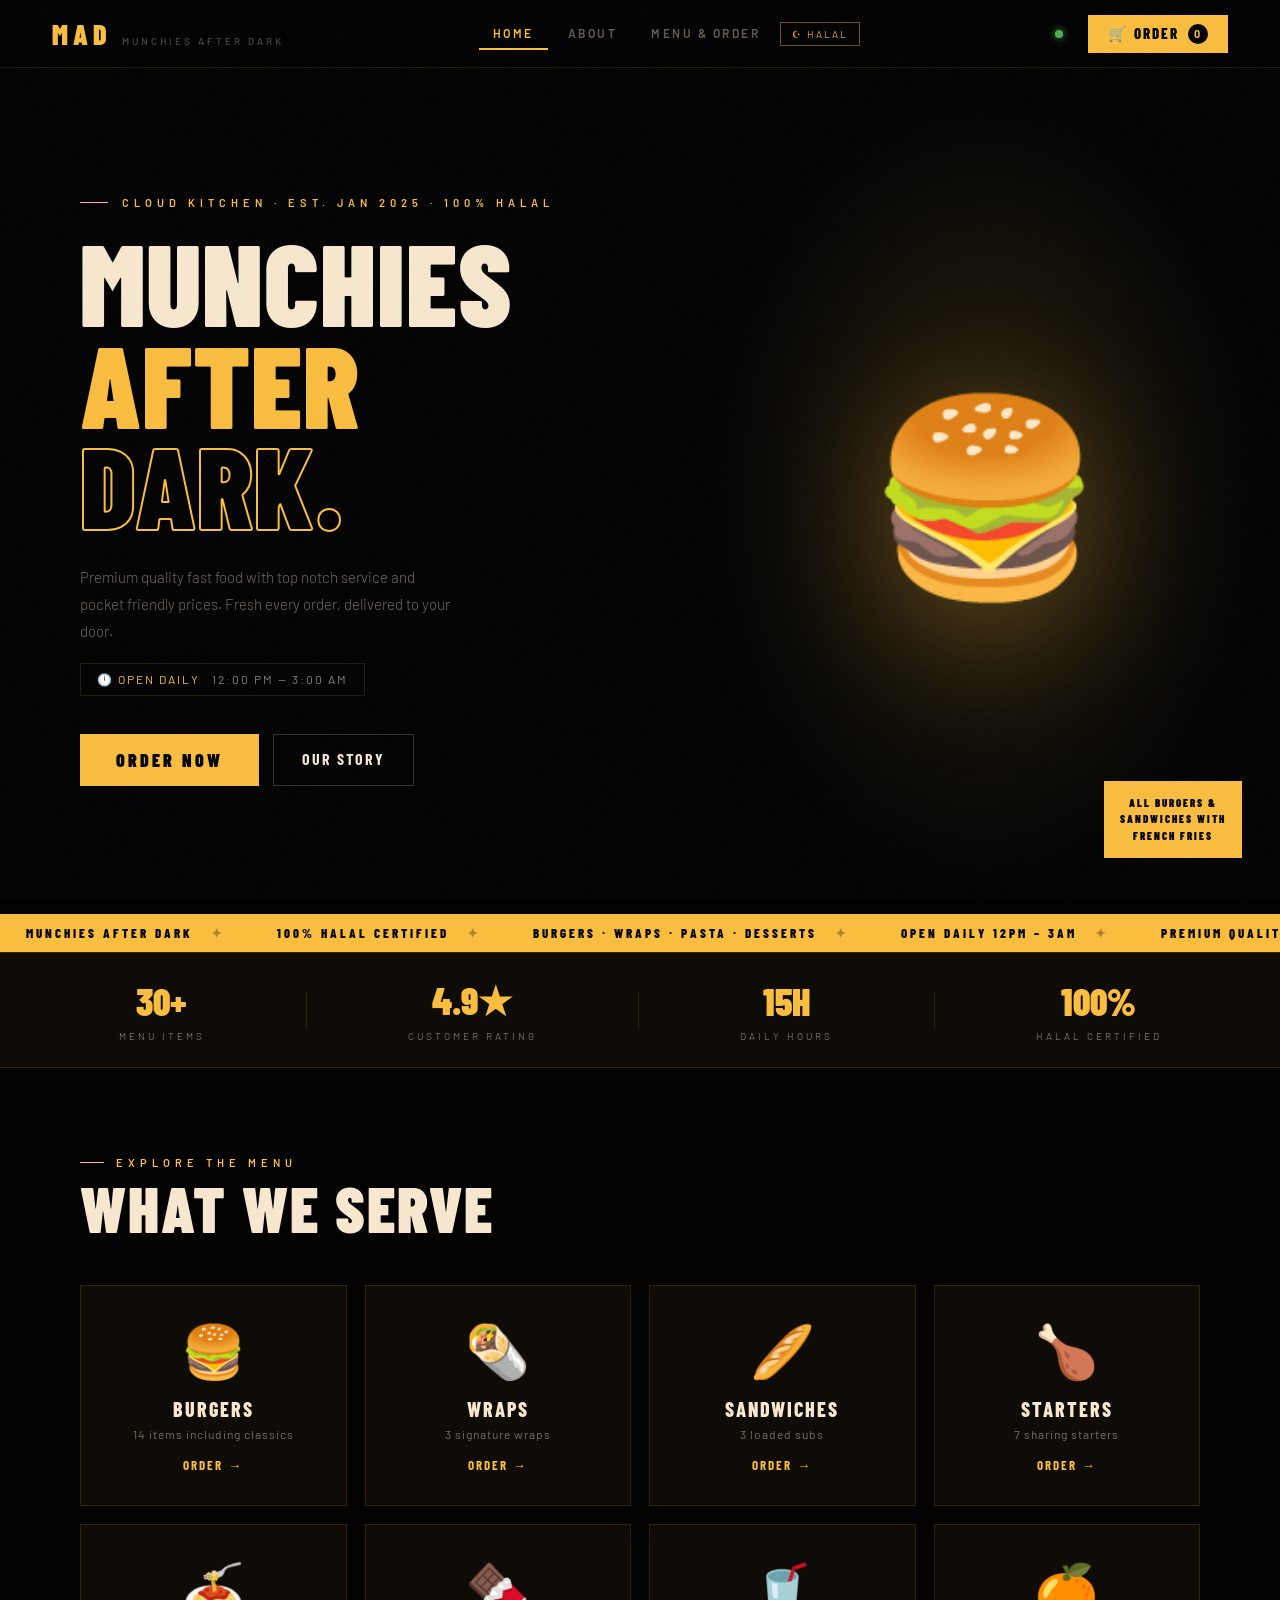
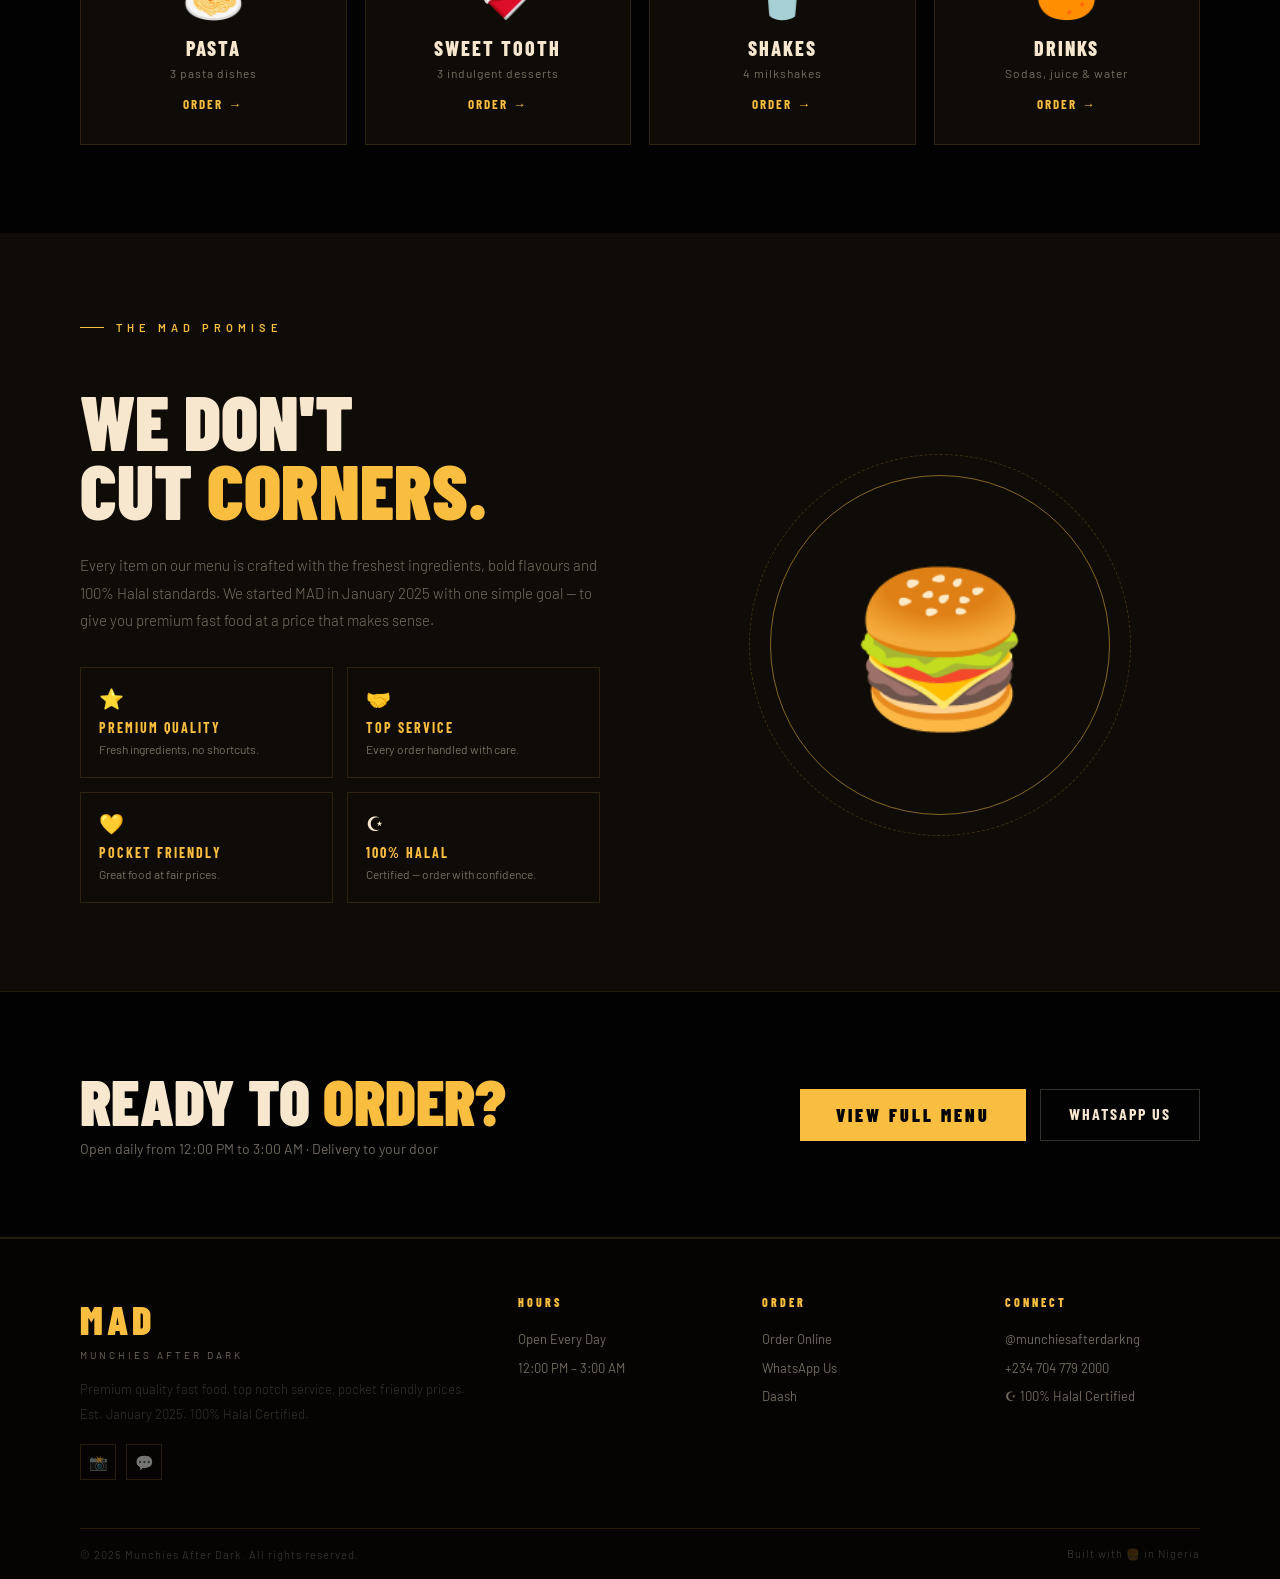
==== index.html @ 764f28d5 "Add files via upload" ====
<!DOCTYPE html>
<html lang="en">
<head>
<meta charset="UTF-8">
<meta name="viewport" content="width=device-width, initial-scale=1.0">
<title>MAD — Munchies After Dark</title>
<meta name="description" content="Premium quality fast food. Top notch service. Pocket friendly prices. Open daily 12PM – 3AM. Order now.">
<link rel="stylesheet" href="style.css">
<script src="https://js.paystack.co/v1/inline.js"></script>
<style>
/* ===== HERO ===== */
.hero {
  min-height: 94vh; display: grid; grid-template-columns: 54% 46%;
  position: relative; overflow: hidden;
}
.hero-l {
  display: flex; flex-direction: column; justify-content: center;
  padding: 80px 60px 80px 80px; position: relative; z-index: 2;
}
.hero-eyebrow {
  font-size: 11px; letter-spacing: 5px; text-transform: uppercase;
  color: var(--gold); font-weight: 600; margin-bottom: 22px;
  display: flex; align-items: center; gap: 14px;
}
.hero-eyebrow::before { content: ''; display: block; width: 28px; height: 1px; background: var(--gold); }
.hero-h1 {
  font-family: 'Barlow Condensed', sans-serif; font-weight: 900;
  font-size: clamp(72px, 9vw, 134px); line-height: .88;
  text-transform: uppercase; letter-spacing: 1px; color: var(--cream); margin-bottom: 28px;
}
.hero-h1 .g  { color: var(--gold); }
.hero-h1 .o  { -webkit-text-stroke: 2px var(--gold); color: transparent; }
.hero-desc   { color: var(--dim); font-size: 15px; line-height: 1.8; max-width: 380px; margin-bottom: 18px; font-weight: 300; }
.hours-chip  {
  display: inline-flex; align-items: center; gap: 8px;
  border: 1px solid var(--border); padding: 8px 16px;
  font-size: 12px; letter-spacing: 2px; text-transform: uppercase;
  color: var(--gold); margin-bottom: 38px; width: fit-content;
}
.hours-chip span { color: var(--cream); opacity: .55; }
.hero-ctas   { display: flex; gap: 14px; flex-wrap: wrap; }
.hero-r {
  position: relative; display: flex; align-items: center; justify-content: center; overflow: hidden;
}
.hero-r::before {
  content: ''; position: absolute; inset: 0;
  background: radial-gradient(ellipse at 50% 50%, rgba(249,189,63,.16) 0%, transparent 66%);
}
.hero-emoji {
  font-size: 190px; position: relative; z-index: 2;
  filter: drop-shadow(0 24px 64px rgba(249,189,63,.28));
  animation: hfloat 5s ease-in-out infinite;
}
@keyframes hfloat { 0%,100%{transform:translateY(0) rotate(-2deg);} 50%{transform:translateY(-20px) rotate(2.5deg);} }
.hero-flag {
  position: absolute; bottom: 56px; right: 38px; z-index: 3;
  background: var(--gold); color: var(--black);
  padding: 14px 16px; text-align: center;
  font-family: 'Barlow Condensed', sans-serif; font-weight: 900;
  font-size: 11px; letter-spacing: 2px; text-transform: uppercase; line-height: 1.5;
}

/* ===== STATS ===== */
.stats {
  background: var(--panel); border-top: 1px solid var(--border); border-bottom: 1px solid var(--border);
  padding: 24px 80px; display: flex; justify-content: space-around; align-items: center; flex-wrap: wrap; gap: 24px;
}
.stat { text-align: center; }
.stat-n { font-family: 'Barlow Condensed', sans-serif; font-weight: 900; font-size: 38px; color: var(--gold); display: block; }
.stat-l { font-size: 10px; letter-spacing: 3px; text-transform: uppercase; color: var(--dim); }
.stat-div { width: 1px; height: 36px; background: var(--border); }

/* ===== CATEGORIES ===== */
.cats-sec { padding: 88px 80px; }
.cats-grid { display: grid; grid-template-columns: repeat(4, 1fr); gap: 18px; margin-top: 48px; }
.cat-card {
  background: var(--panel); border: 1px solid var(--border);
  padding: 32px 24px; text-align: center; position: relative;
  transition: all .25s; overflow: hidden;
}
.cat-card::before {
  content: ''; position: absolute; bottom: 0; left: 0; right: 0; height: 3px;
  background: var(--gold); transform: scaleX(0); transition: transform .25s;
}
.cat-card:hover { border-color: var(--border-hi); transform: translateY(-4px); box-shadow: 0 16px 48px rgba(249,189,63,.1); }
.cat-card:hover::before { transform: scaleX(1); }
.cat-icon { font-size: 52px; display: block; margin-bottom: 14px; transition: transform .3s; }
.cat-card:hover .cat-icon { transform: scale(1.15) rotate(-5deg); }
.cat-name { font-family: 'Barlow Condensed', sans-serif; font-weight: 800; font-size: 20px; letter-spacing: 2px; text-transform: uppercase; color: var(--cream); margin-bottom: 6px; }
.cat-count { font-size: 12px; color: var(--dim); letter-spacing: 1px; }
.cat-link { display: inline-block; margin-top: 16px; font-family: 'Barlow Condensed', sans-serif; font-weight: 700; font-size: 13px; letter-spacing: 2px; text-transform: uppercase; color: var(--gold); transition: opacity .2s; }
.cat-link:hover { opacity: .7; }

/* ===== PROMISE ===== */
.promise-sec { background: var(--panel); padding: 88px 80px; }
.promise-grid { display: grid; grid-template-columns: 1fr 1fr; gap: 80px; align-items: center; margin-top: 52px; }
.promise-text .big-q {
  font-family: 'Barlow Condensed', sans-serif; font-weight: 900;
  font-size: clamp(48px,6vw,88px); line-height: .9;
  text-transform: uppercase; color: var(--cream); margin-bottom: 28px;
}
.promise-text .big-q span { color: var(--gold); }
.promise-body { font-size: 15px; color: var(--dim); line-height: 1.85; font-weight: 300; margin-bottom: 32px; }
.promise-pillars { display: grid; grid-template-columns: 1fr 1fr; gap: 14px; }
.pillar {
  border: 1px solid var(--border); padding: 18px;
  transition: all .2s;
}
.pillar:hover { border-color: var(--border-hi); background: var(--gold-glow); }
.pillar-icon { font-size: 20px; display: block; margin-bottom: 8px; }
.pillar-name { font-family: 'Barlow Condensed', sans-serif; font-weight: 700; font-size: 14px; letter-spacing: 2px; text-transform: uppercase; color: var(--gold); margin-bottom: 4px; }
.pillar-desc { font-size: 12px; color: var(--dim); line-height: 1.6; }
.promise-visual { display: flex; align-items: center; justify-content: center; }
.promise-circle {
  width: 340px; height: 340px; border-radius: 50%;
  border: 1px solid var(--border-hi);
  display: flex; align-items: center; justify-content: center;
  font-size: 150px; position: relative;
  animation: spin-slow 22s linear infinite;
}
@keyframes spin-slow { from{transform:rotate(0);} to{transform:rotate(360deg);} }
.promise-inner { animation: spin-slow 22s linear infinite reverse; }
.promise-ring { position: absolute; inset: -22px; border-radius: 50%; border: 1px dashed rgba(249,189,63,.2); }

/* ===== CTA BANNER ===== */
.cta-banner {
  padding: 80px; display: grid; grid-template-columns: 1fr auto; gap: 40px; align-items: center;
  border-top: 1px solid var(--border); border-bottom: 1px solid var(--border);
}
.cta-banner h2 { font-family: 'Barlow Condensed', sans-serif; font-weight: 900; font-size: clamp(40px,5vw,72px); line-height: .9; text-transform: uppercase; }
.cta-banner h2 span { color: var(--gold); }
.cta-banner p { font-size: 14px; color: var(--dim); margin-top: 10px; }
.cta-banner-btns { display: flex; gap: 14px; flex-shrink: 0; }

@media (max-width: 900px) {
  .hero { grid-template-columns: 1fr; min-height: auto; }
  .hero-l { padding: 60px 24px 40px; text-align: center; }
  .hero-eyebrow, .hours-chip { justify-content: center; margin-left: auto; margin-right: auto; }
  .hero-desc { margin-left: auto; margin-right: auto; }
  .hero-ctas { justify-content: center; }
  .hero-r { min-height: 220px; }
  .hero-flag { right: 12px; bottom: 12px; font-size: 10px; }
  .stats { padding: 24px; }
  .cats-sec, .promise-sec { padding: 52px 24px; }
  .cats-grid { grid-template-columns: 1fr 1fr; }
  .promise-grid { grid-template-columns: 1fr; gap: 40px; }
  .promise-circle { width: 220px; height: 220px; font-size: 90px; }
  .cta-banner { padding: 52px 24px; grid-template-columns: 1fr; }
  .cta-banner-btns { flex-wrap: wrap; }
}
@media (max-width: 540px) {
  .cats-grid { grid-template-columns: 1fr 1fr; gap: 12px; }
  .stat-div { display: none; }
}
</style>
</head>
<body>

<!-- HEADER -->
<header id="hdr">
  <a class="hdr-logo" href="index.html">
    <span class="logo-mad">MAD</span>
    <span class="logo-sub">Munchies After Dark</span>
  </a>
  <nav class="hdr-nav">
    <a href="index.html" id="nav-home" class="active">Home</a>
    <a href="about.html" id="nav-about">About</a>
    <a href="menu.html" id="nav-menu">Menu & Order</a>
    <span class="halal-chip">☪ Halal</span>
  </nav>
  <div class="hdr-right">
    <div class="status-badge"><span class="sdot" id="sdot"></span><span class="stext" id="stxt"></span></div>
    <button class="cart-pill" onclick="openCart()">🛒 Order <span class="cart-num" id="cartCount">0</span></button>
    <button class="hamburger" onclick="openMobNav()">☰</button>
  </div>
</header>

<!-- MOBILE NAV -->
<div class="mob-nav" id="mobNav">
  <button class="mob-x" onclick="closeMobNav()">✕</button>
  <div class="mob-nav-logo">MAD</div>
  <a href="index.html" class="active">Home</a>
  <a href="about.html">About</a>
  <a href="menu.html">Menu & Order</a>
</div>

<!-- HERO -->
<section class="hero">
  <div class="hero-l">
    <div class="hero-eyebrow">Cloud Kitchen · Est. Jan 2025 · 100% Halal</div>
    <h1 class="hero-h1">MUNCHIES<br><span class="g">AFTER</span><br><span class="o">DARK.</span></h1>
    <p class="hero-desc">Premium quality fast food with top notch service and pocket friendly prices. Fresh every order, delivered to your door.</p>
    <div class="hours-chip">🕛 Open Daily <span>&nbsp;12:00 PM — 3:00 AM</span></div>
    <div class="hero-ctas">
      <a class="btn-gold" href="menu.html">Order Now</a>
      <a class="btn-outline" href="about.html">Our Story</a>
    </div>
  </div>
  <div class="hero-r">
    <span class="hero-emoji">🍔</span>
    <div class="hero-flag">All burgers &<br>sandwiches with<br>French fries</div>
  </div>
</section>

<!-- TICKER -->
<div class="ticker-wrap">
  <div class="ticker-inner">
    <span class="tick">Munchies After Dark</span><span class="tick">100% Halal Certified</span>
    <span class="tick">Burgers · Wraps · Pasta · Desserts</span><span class="tick">Open Daily 12PM – 3AM</span>
    <span class="tick">Premium Quality</span><span class="tick">Pocket Friendly Prices</span>
    <span class="tick">Est. January 2025</span><span class="tick">Cloud Kitchen Lagos</span>
    <span class="tick">Munchies After Dark</span><span class="tick">100% Halal Certified</span>
    <span class="tick">Burgers · Wraps · Pasta · Desserts</span><span class="tick">Open Daily 12PM – 3AM</span>
    <span class="tick">Premium Quality</span><span class="tick">Pocket Friendly Prices</span>
    <span class="tick">Est. January 2025</span><span class="tick">Cloud Kitchen Lagos</span>
  </div>
</div>

<!-- STATS -->
<div class="stats">
  <div class="stat"><span class="stat-n">30+</span><span class="stat-l">Menu Items</span></div>
  <div class="stat-div"></div>
  <div class="stat"><span class="stat-n">4.9★</span><span class="stat-l">Customer Rating</span></div>
  <div class="stat-div"></div>
  <div class="stat"><span class="stat-n">15H</span><span class="stat-l">Daily Hours</span></div>
  <div class="stat-div"></div>
  <div class="stat"><span class="stat-n">100%</span><span class="stat-l">Halal Certified</span></div>
</div>

<!-- CATEGORIES -->
<section class="cats-sec">
  <div class="eyebrow">Explore the Menu</div>
  <div class="sec-title" style="font-size:64px;">WHAT WE SERVE</div>
  <div class="cats-grid">
    <div class="cat-card">
      <span class="cat-icon">🍔</span>
      <div class="cat-name">Burgers</div>
      <div class="cat-count">14 items including classics</div>
      <a class="cat-link" href="menu.html?cat=burgers">Order →</a>
    </div>
    <div class="cat-card">
      <span class="cat-icon">🌯</span>
      <div class="cat-name">Wraps</div>
      <div class="cat-count">3 signature wraps</div>
      <a class="cat-link" href="menu.html?cat=wraps">Order →</a>
    </div>
    <div class="cat-card">
      <span class="cat-icon">🥖</span>
      <div class="cat-name">Sandwiches</div>
      <div class="cat-count">3 loaded subs</div>
      <a class="cat-link" href="menu.html?cat=sandwiches">Order →</a>
    </div>
    <div class="cat-card">
      <span class="cat-icon">🍗</span>
      <div class="cat-name">Starters</div>
      <div class="cat-count">7 sharing starters</div>
      <a class="cat-link" href="menu.html?cat=starters">Order →</a>
    </div>
    <div class="cat-card">
      <span class="cat-icon">🍝</span>
      <div class="cat-name">Pasta</div>
      <div class="cat-count">3 pasta dishes</div>
      <a class="cat-link" href="menu.html?cat=pasta">Order →</a>
    </div>
    <div class="cat-card">
      <span class="cat-icon">🍫</span>
      <div class="cat-name">Sweet Tooth</div>
      <div class="cat-count">3 indulgent desserts</div>
      <a class="cat-link" href="menu.html?cat=sweet">Order →</a>
    </div>
    <div class="cat-card">
      <span class="cat-icon">🥤</span>
      <div class="cat-name">Shakes</div>
      <div class="cat-count">4 milkshakes</div>
      <a class="cat-link" href="menu.html?cat=shakes">Order →</a>
    </div>
    <div class="cat-card">
      <span class="cat-icon">🍊</span>
      <div class="cat-name">Drinks</div>
      <div class="cat-count">Sodas, juice & water</div>
      <a class="cat-link" href="menu.html?cat=drinks">Order →</a>
    </div>
  </div>
</section>

<!-- PROMISE -->
<section class="promise-sec">
  <div class="eyebrow">The MAD Promise</div>
  <div class="promise-grid">
    <div class="promise-text">
      <div class="big-q">WE DON'T<br>CUT <span>CORNERS.</span></div>
      <p class="promise-body">Every item on our menu is crafted with the freshest ingredients, bold flavours and 100% Halal standards. We started MAD in January 2025 with one simple goal — to give you premium fast food at a price that makes sense.</p>
      <div class="promise-pillars">
        <div class="pillar"><span class="pillar-icon">⭐</span><div class="pillar-name">Premium Quality</div><div class="pillar-desc">Fresh ingredients, no shortcuts.</div></div>
        <div class="pillar"><span class="pillar-icon">🤝</span><div class="pillar-name">Top Service</div><div class="pillar-desc">Every order handled with care.</div></div>
        <div class="pillar"><span class="pillar-icon">💛</span><div class="pillar-name">Pocket Friendly</div><div class="pillar-desc">Great food at fair prices.</div></div>
        <div class="pillar"><span class="pillar-icon">☪</span><div class="pillar-name">100% Halal</div><div class="pillar-desc">Certified — order with confidence.</div></div>
      </div>
    </div>
    <div class="promise-visual">
      <div class="promise-circle">
        <span class="promise-inner">🍔</span>
        <div class="promise-ring"></div>
      </div>
    </div>
  </div>
</section>

<!-- CTA BANNER -->
<div class="cta-banner">
  <div>
    <h2>READY TO <span>ORDER?</span></h2>
    <p>Open daily from 12:00 PM to 3:00 AM · Delivery to your door</p>
  </div>
  <div class="cta-banner-btns">
    <a class="btn-gold" href="menu.html">View Full Menu</a>
    <a class="btn-outline" href="https://wa.me/2347047792000" target="_blank">WhatsApp Us</a>
  </div>
</div>

<!-- FOOTER -->
<footer>
  <div class="footer-grid">
    <div>
      <span class="fg-logo">MAD</span>
      <span class="fg-sub">Munchies After Dark</span>
      <p class="fg-desc">Premium quality fast food, top notch service, pocket friendly prices. Est. January 2025. 100% Halal Certified.</p>
      <div class="fg-socials">
        <a class="fg-soc" href="https://www.instagram.com/munchiesafterdarkng" target="_blank">📸</a>
        <a class="fg-soc" href="https://wa.me/2347047792000" target="_blank">💬</a>
      </div>
    </div>
    <div class="fc"><div class="fc-title">Hours</div><p>Open Every Day</p><p>12:00 PM – 3:00 AM</p></div>
    <div class="fc"><div class="fc-title">Order</div><a href="menu.html">Order Online</a><a href="https://wa.me/2347047792000" target="_blank">WhatsApp Us</a><a href="https://munchies-after-dark.daash.restaurant/1" target="_blank">Daash</a></div>
    <div class="fc"><div class="fc-title">Connect</div><a href="https://www.instagram.com/munchiesafterdarkng" target="_blank">@munchiesafterdarkng</a><a href="https://wa.me/2347047792000" target="_blank">+234 704 779 2000</a><p>☪ 100% Halal Certified</p></div>
  </div>
  <div class="footer-btm">
    <p>© 2025 Munchies After Dark. All rights reserved.</p>
    <p>Built with 🍔 in Nigeria</p>
  </div>
</footer>

<!-- SHARED COMPONENTS -->
<div class="overlay" id="overlay"></div>
<div class="mob-nav" id="mobNav" style="display:none"></div>

<!-- CART SIDEBAR -->
<div class="cart-side" id="cartSide">
  <div class="cs-hd"><div class="cs-title">Your Order</div><button class="cs-x" onclick="closeCart()">✕</button></div>
  <div class="cs-steps">
    <div class="cs-step active" id="cs-s1">① Cart</div>
    <div class="cs-step" id="cs-s2">② Details</div>
    <div class="cs-step" id="cs-s3">③ Payment</div>
  </div>
  <div class="cs-body" id="csStep1"><div id="cartItemsBody"><div class="empty-state"><span class="empty-icon">🍔</span><p>Your order is empty</p></div></div></div>
  <div class="cs-body d-form" id="csStep2">
    <p style="font-size:13px;color:var(--dim);font-weight:300;line-height:1.7;margin-bottom:18px;">Fill in your delivery details.</p>
    <div class="fr"><div class="fg"><label class="fl">First Name *</label><input class="fi" id="df-fname" type="text" placeholder="John"><span class="ferr" id="df-fnameE">Required</span></div><div class="fg"><label class="fl">Last Name *</label><input class="fi" id="df-lname" type="text" placeholder="Doe"><span class="ferr" id="df-lnameE">Required</span></div></div>
    <div class="fr"><div class="fg ff"><label class="fl">Phone *</label><input class="fi" id="df-phone" type="tel" placeholder="+234 000 000 0000"><span class="ferr" id="df-phoneE">Required</span></div></div>
    <div class="fr"><div class="fg ff"><label class="fl">Email (for receipt)</label><input class="fi" id="df-email" type="email" placeholder="you@email.com"></div></div>
    <div class="fr"><div class="fg ff"><label class="fl">Delivery Address *</label><input class="fi" id="df-address" type="text" placeholder="Full delivery address"><span class="ferr" id="df-addrE">Required</span></div></div>
    <div class="fr"><div class="fg ff"><label class="fl">Notes (optional)</label><input class="fi" id="df-notes" type="text" placeholder="e.g. Extra sauce…"></div></div>
  </div>
  <div class="cs-body d-form" id="csStep3">
    <p style="font-size:13px;color:var(--dim);font-weight:300;line-height:1.7;margin-bottom:16px;">How would you like to pay?</p>
    <div class="method-grid">
      <button class="method-card" id="mcPaystack" onclick="selectMethod('paystack')"><span class="mc-icon">💳</span><div class="mc-name">Pay Online</div><div class="mc-desc">Card / Bank Transfer</div></button>
      <button class="method-card" id="mcWA" onclick="selectMethod('whatsapp')"><span class="mc-icon">💬</span><div class="mc-name">WhatsApp</div><div class="mc-desc">Pay on delivery</div></button>
    </div>
    <p id="methodNote" style="font-size:12px;color:var(--dim);line-height:1.7;margin-top:10px;min-height:36px;"></p>
  </div>
  <div class="cs-ft">
    <div class="pr"><span>Subtotal</span><span id="csSubtotal">₦0</span></div>
    <div class="pr"><span>Delivery</span><span style="color:#4caf50">To be confirmed</span></div>
    <div class="gtr"><span class="gtl">Total</span><span class="gtv" id="csGrand">₦0</span></div>
    <button class="act-btn" id="csAction" onclick="csHandleAction()" disabled>Continue to Details →</button>
    <button class="back-btn" id="csBack" onclick="csGoBack()">← Back</button>
  </div>
</div>

<!-- PAY MODAL -->
<div class="pay-modal" id="payModal">
  <div class="pay-box">
    <button class="pay-x" onclick="closePayModal()">✕</button>
    <div class="pay-title">Online Payment</div>
    <p class="pay-sub">Secure checkout via Paystack.</p>
    <span class="pay-amount" id="payAmount">₦0</span>
    <div class="fg" style="margin-bottom:14px;"><label class="fl">Email *</label><input class="fi" id="payEmail" type="email" placeholder="your@email.com"><span class="ferr" id="payEmailErr">Enter a valid email</span></div>
    <button class="act-btn" onclick="doPaystack()" style="margin-top:0;">Pay with Paystack</button>
    <p class="pay-note">🔒 Secured by Paystack</p>
    <p class="pay-warn">⚠️ Replace the Paystack key in app.js to activate payments.</p>
  </div>
</div>

<!-- SUCCESS -->
<div class="suc-modal" id="sucModal">
  <div class="suc-box">
    <span class="suc-icon" id="sucIcon">🎉</span>
    <div class="suc-title" id="sucTitle">Order Placed!</div>
    <p class="suc-sub" id="sucSub">Your order is confirmed!</p>
    <span class="suc-id" id="sucId">#MAD-0000</span>
    <p class="suc-eta">Estimated delivery: <strong>30–45 minutes</strong></p>
    <button class="suc-close" onclick="closeSuc()">Back to Menu</button>
  </div>
</div>
<div class="toast" id="toast"></div>

<script src="app.js"></script>
</body>
</html>
---- style.css ----
/* ============================================
   MAD — Munchies After Dark | Global Styles
   ============================================ */

@import url('https://fonts.googleapis.com/css2?family=Barlow+Condensed:wght@600;700;800;900&family=Barlow:ital,wght@0,300;0,400;0,500;0,600;1,400&display=swap');

/* ===== TOKENS ===== */
:root {
  --gold:       #f9bd3f;
  --black:      #020203;
  --cream:      #f7e7ce;
  --dark:       #0c0902;
  --panel:      #0f0c07;
  --border:     rgba(249,189,63,.13);
  --border-hi:  rgba(249,189,63,.50);
  --gold-glow:  rgba(249,189,63,.14);
  --dim:        rgba(247,231,206,.45);
  --faint:      rgba(247,231,206,.20);
}

/* ===== RESET ===== */
*, *::before, *::after { box-sizing: border-box; margin: 0; padding: 0; }
html { scroll-behavior: smooth; font-size: 16px; }
body {
  background: var(--black);
  color: var(--cream);
  font-family: 'Barlow', sans-serif;
  overflow-x: hidden;
  -webkit-font-smoothing: antialiased;
}
a { text-decoration: none; color: inherit; }
button { cursor: pointer; font-family: inherit; }
img { display: block; max-width: 100%; }

/* grain */
body::after {
  content: ''; position: fixed; inset: 0;
  pointer-events: none; z-index: 9000; opacity: .032;
  background-image: url("data:image/svg+xml,%3Csvg viewBox='0 0 512 512' xmlns='http://www.w3.org/2000/svg'%3E%3Cfilter id='n'%3E%3CfeTurbulence type='fractalNoise' baseFrequency='.75' numOctaves='4' stitchTiles='stitch'/%3E%3C/filter%3E%3Crect width='100%25' height='100%25' filter='url(%23n)'/%3E%3C/svg%3E");
}

/* ===== HEADER ===== */
#hdr {
  position: sticky; top: 0; z-index: 800;
  background: rgba(2,2,3,.96); backdrop-filter: blur(18px);
  border-bottom: 1px solid var(--border);
  height: 68px; padding: 0 52px;
  display: flex; align-items: center; justify-content: space-between;
  transition: box-shadow .3s;
}
#hdr.scrolled { box-shadow: 0 4px 32px rgba(0,0,0,.6); }

.hdr-logo { display: flex; align-items: baseline; gap: 10px; }
.logo-mad {
  font-family: 'Barlow Condensed', sans-serif; font-weight: 900;
  font-size: 28px; letter-spacing: 5px; color: var(--gold); line-height: 1;
}
.logo-sub {
  font-size: 10px; letter-spacing: 3px; text-transform: uppercase;
  color: var(--cream); opacity: .3; font-weight: 500;
}

.hdr-nav { display: flex; align-items: center; gap: 6px; }
.hdr-nav a {
  font-size: 12px; letter-spacing: 2.5px; text-transform: uppercase;
  font-weight: 600; opacity: .4; padding: 8px 14px;
  transition: opacity .2s, color .2s; border-bottom: 2px solid transparent;
}
.hdr-nav a:hover { opacity: 1; color: var(--gold); }
.hdr-nav a.active { opacity: 1; color: var(--gold); border-bottom-color: var(--gold); }

.hdr-right { display: flex; align-items: center; gap: 18px; }

.status-badge {
  display: flex; align-items: center; gap: 7px;
  font-size: 11px; letter-spacing: 1.5px; text-transform: uppercase; font-weight: 600;
}
.sdot {
  width: 8px; height: 8px; border-radius: 50%;
  background: #4caf50; box-shadow: 0 0 8px #4caf50;
  animation: blink 2s ease infinite;
}
.sdot.off { background: #e53935; box-shadow: 0 0 8px #e53935; animation: none; }
@keyframes blink { 0%,100%{opacity:1;} 50%{opacity:.35;} }
.stext { color: var(--dim); }
.stext b { color: var(--cream); font-weight: 600; }

.halal-chip {
  font-size: 10px; letter-spacing: 2px; text-transform: uppercase;
  color: var(--gold); border: 1px solid var(--border-hi); padding: 5px 11px; opacity: .85;
}

.cart-pill {
  background: var(--gold); color: var(--black); border: none;
  padding: 9px 20px; display: flex; align-items: center; gap: 9px;
  font-family: 'Barlow Condensed', sans-serif; font-weight: 800;
  font-size: 15px; letter-spacing: 2px; text-transform: uppercase;
  transition: background .2s, transform .15s;
}
.cart-pill:hover { background: var(--cream); transform: translateY(-1px); }
.cart-num {
  background: var(--black); color: var(--gold); border-radius: 50%;
  width: 20px; height: 20px; font-size: 11px; font-weight: 700;
  display: flex; align-items: center; justify-content: center;
  font-family: 'Barlow', sans-serif;
}

/* hamburger */
.hamburger {
  display: none; background: none; border: none;
  color: var(--cream); font-size: 22px; padding: 4px;
}

/* ===== TICKER ===== */
.ticker-wrap { background: var(--gold); overflow: hidden; padding: 11px 0; }
.ticker-inner { display: flex; animation: ticker 32s linear infinite; white-space: nowrap; }
.tick {
  font-family: 'Barlow Condensed', sans-serif; font-weight: 800;
  font-size: 13px; letter-spacing: 3px; text-transform: uppercase;
  color: var(--black); padding: 0 26px;
  display: flex; align-items: center; gap: 18px;
}
.tick::after { content: '✦'; opacity: .3; }
@keyframes ticker { from{transform:translateX(0);} to{transform:translateX(-50%);} }

/* ===== SECTION HELPERS ===== */
.eyebrow {
  font-size: 11px; letter-spacing: 5px; text-transform: uppercase;
  color: var(--gold); font-weight: 600; margin-bottom: 10px;
  display: flex; align-items: center; gap: 12px;
}
.eyebrow::before { content: ''; display: block; width: 24px; height: 1px; background: var(--gold); }
.sec-title {
  font-family: 'Barlow Condensed', sans-serif; font-weight: 900;
  text-transform: uppercase; letter-spacing: 2px; line-height: .9;
  color: var(--cream);
}

/* ===== BUTTONS ===== */
.btn-gold {
  background: var(--gold); color: var(--black); border: none;
  padding: 15px 36px; font-family: 'Barlow Condensed', sans-serif;
  font-weight: 900; font-size: 18px; letter-spacing: 3px; text-transform: uppercase;
  display: inline-block; transition: background .2s, transform .2s, box-shadow .2s;
}
.btn-gold:hover { background: var(--cream); transform: translateY(-2px); box-shadow: 0 10px 30px rgba(249,189,63,.28); }

.btn-outline {
  background: none; border: 1px solid rgba(247,231,206,.2);
  color: var(--cream); padding: 14px 28px;
  font-family: 'Barlow Condensed', sans-serif; font-weight: 700;
  font-size: 16px; letter-spacing: 2px; text-transform: uppercase;
  display: inline-block; transition: border-color .2s, color .2s;
}
.btn-outline:hover { border-color: var(--gold); color: var(--gold); }

/* ===== FOOTER ===== */
footer {
  background: #050402; border-top: 1px solid var(--border);
  padding: 56px 80px 0;
}
.footer-grid {
  display: grid; grid-template-columns: 2fr 1fr 1fr 1fr;
  gap: 48px; padding-bottom: 48px; border-bottom: 1px solid var(--border);
}
.fg-logo { font-family: 'Barlow Condensed', sans-serif; font-weight: 900; font-size: 40px; letter-spacing: 4px; color: var(--gold); display: block; margin-bottom: 6px; }
.fg-sub { font-size: 10px; letter-spacing: 3px; text-transform: uppercase; color: var(--dim); margin-bottom: 16px; display: block; }
.fg-desc { font-size: 13px; color: var(--faint); line-height: 1.9; font-weight: 300; }
.fg-socials { display: flex; gap: 10px; margin-top: 18px; }
.fg-soc {
  border: 1px solid var(--border); color: var(--dim);
  width: 36px; height: 36px; display: flex; align-items: center; justify-content: center;
  font-size: 15px; transition: all .2s;
}
.fg-soc:hover { border-color: var(--gold); color: var(--gold); }
.fc-title { font-family: 'Barlow Condensed', sans-serif; font-weight: 800; font-size: 12px; letter-spacing: 3px; text-transform: uppercase; color: var(--gold); margin-bottom: 16px; }
.fc a, .fc p { font-size: 13px; color: var(--dim); line-height: 2.2; display: block; transition: color .2s; }
.fc a:hover { color: var(--gold); }
.footer-btm {
  padding: 18px 0; display: flex; justify-content: space-between; align-items: center;
}
.footer-btm p { font-size: 11px; color: var(--faint); letter-spacing: 1px; }

/* ===== CART SIDEBAR ===== */
.overlay {
  position: fixed; inset: 0; background: rgba(0,0,0,.78); z-index: 900;
  opacity: 0; pointer-events: none; transition: opacity .3s;
}
.overlay.on { opacity: 1; pointer-events: all; }

.cart-side {
  position: fixed; top: 0; right: -500px; width: 480px; height: 100vh;
  background: var(--dark); border-left: 1px solid rgba(249,189,63,.25);
  z-index: 910; display: flex; flex-direction: column;
  transition: right .36s cubic-bezier(.4,0,.2,1);
}
.cart-side.on { right: 0; }

.cs-hd {
  padding: 24px 30px; border-bottom: 1px solid var(--border);
  display: flex; justify-content: space-between; align-items: center; flex-shrink: 0;
}
.cs-title { font-family: 'Barlow Condensed', sans-serif; font-weight: 900; font-size: 24px; letter-spacing: 3px; text-transform: uppercase; color: var(--gold); }
.cs-x {
  background: none; border: 1px solid rgba(247,231,206,.15);
  color: var(--cream); width: 34px; height: 34px; font-size: 17px;
  display: flex; align-items: center; justify-content: center; transition: all .2s;
}
.cs-x:hover { background: var(--gold); border-color: var(--gold); color: var(--black); }

.cs-steps { display: flex; border-bottom: 1px solid var(--border); flex-shrink: 0; }
.cs-step {
  flex: 1; padding: 9px; text-align: center;
  font-family: 'Barlow Condensed', sans-serif; font-weight: 700;
  font-size: 11px; letter-spacing: 2px; text-transform: uppercase;
  color: var(--faint); border-bottom: 2px solid transparent; transition: all .2s;
}
.cs-step.active { color: var(--gold); border-bottom-color: var(--gold); }
.cs-step.done { color: var(--dim); }

.cs-body { flex: 1; overflow-y: auto; padding: 22px 30px; }
.cs-body::-webkit-scrollbar { width: 3px; }
.cs-body::-webkit-scrollbar-thumb { background: rgba(249,189,63,.3); }

.empty-state { text-align: center; padding: 70px 0; }
.empty-icon { font-size: 58px; display: block; margin-bottom: 12px; opacity: .35; }
.empty-state p { font-family: 'Barlow Condensed', sans-serif; font-weight: 700; font-size: 13px; letter-spacing: 3px; text-transform: uppercase; opacity: .22; }

.ci {
  display: flex; align-items: center; gap: 13px;
  padding: 14px 0; border-bottom: 1px solid rgba(247,231,206,.05);
  animation: ci-in .25s ease;
}
@keyframes ci-in { from{opacity:0;transform:translateX(16px);} to{opacity:1;transform:translateX(0);} }
.ci-em { font-size: 32px; flex-shrink: 0; }
.ci-inf { flex: 1; }
.ci-name { font-size: 14px; font-weight: 600; color: var(--cream); margin-bottom: 3px; }
.ci-px { font-family: 'Barlow Condensed', sans-serif; font-weight: 700; font-size: 15px; color: var(--gold); }
.qc { display: flex; align-items: center; gap: 10px; background: rgba(249,189,63,.07); border: 1px solid rgba(249,189,63,.2); padding: 5px 11px; }
.qb { background: none; border: none; color: var(--cream); font-size: 18px; line-height: 1; transition: color .15s; }
.qb:hover { color: var(--gold); }
.qn { font-size: 14px; font-weight: 600; min-width: 18px; text-align: center; }

.cs-ft { padding: 18px 30px; border-top: 1px solid var(--border); flex-shrink: 0; }
.pr { display: flex; justify-content: space-between; margin-bottom: 5px; font-size: 13px; color: var(--dim); }
.gtr { display: flex; justify-content: space-between; align-items: center; padding: 12px 0; border-top: 1px solid var(--border); border-bottom: 1px solid var(--border); margin: 8px 0 16px; }
.gtl { font-family: 'Barlow Condensed', sans-serif; font-weight: 900; font-size: 17px; letter-spacing: 3px; text-transform: uppercase; }
.gtv { font-family: 'Barlow Condensed', sans-serif; font-weight: 900; font-size: 30px; color: var(--gold); }

.method-grid { display: grid; grid-template-columns: 1fr 1fr; gap: 10px; margin-bottom: 12px; }
.method-card { border: 1px solid var(--border); padding: 14px; text-align: center; transition: all .2s; background: none; }
.method-card:hover, .method-card.sel { border-color: var(--gold); background: var(--gold-glow); }
.mc-icon { font-size: 24px; display: block; margin-bottom: 5px; }
.mc-name { font-family: 'Barlow Condensed', sans-serif; font-weight: 700; font-size: 13px; letter-spacing: 2px; text-transform: uppercase; color: var(--cream); }
.mc-desc { font-size: 11px; color: var(--dim); margin-top: 3px; }

.d-form { display: none; }
.d-form.on { display: block; }
.fr { display: grid; grid-template-columns: 1fr 1fr; gap: 10px; margin-bottom: 10px; }
.ff { grid-column: 1/-1; }
.fg { display: flex; flex-direction: column; gap: 5px; }
.fl { font-size: 10px; letter-spacing: 2px; text-transform: uppercase; color: rgba(247,231,206,.38); font-weight: 600; }
.fi {
  background: rgba(249,189,63,.05); border: 1px solid rgba(249,189,63,.2);
  color: var(--cream); padding: 10px 13px; font-size: 14px; outline: none;
  transition: border-color .2s; width: 100%;
}
.fi:focus { border-color: var(--gold); }
.fi::placeholder { color: rgba(247,231,206,.17); }
.ferr { font-size: 11px; color: #e53935; margin-top: 3px; display: none; }

.act-btn {
  width: 100%; background: var(--gold); color: var(--black); border: none;
  padding: 16px; font-family: 'Barlow Condensed', sans-serif; font-weight: 900;
  font-size: 19px; letter-spacing: 3px; text-transform: uppercase;
  transition: all .2s; margin-top: 12px;
}
.act-btn:hover { background: var(--cream); transform: translateY(-2px); }
.act-btn:disabled { opacity: .3; cursor: not-allowed; transform: none; }

.back-btn {
  width: 100%; background: none; border: 1px solid rgba(247,231,206,.15);
  color: var(--dim); padding: 12px; font-family: 'Barlow Condensed', sans-serif;
  font-weight: 700; font-size: 15px; letter-spacing: 2px; text-transform: uppercase;
  transition: all .2s; margin-top: 8px; display: none;
}
.back-btn:hover { border-color: var(--gold); color: var(--gold); }

.wa-btn {
  width: 100%; background: #25D366; color: #fff; border: none;
  padding: 16px; font-family: 'Barlow Condensed', sans-serif; font-weight: 900;
  font-size: 19px; letter-spacing: 2px; text-transform: uppercase;
  transition: all .2s; margin-top: 10px; display: flex; align-items: center; justify-content: center; gap: 8px;
}
.wa-btn:hover { background: #1ebc59; transform: translateY(-2px); }

/* ===== PAYSTACK MODAL ===== */
.pay-modal {
  position: fixed; inset: 0; background: rgba(0,0,0,.88); z-index: 950;
  display: flex; align-items: center; justify-content: center;
  opacity: 0; pointer-events: none; transition: opacity .3s;
}
.pay-modal.on { opacity: 1; pointer-events: all; }
.pay-box {
  background: var(--panel); border: 1px solid rgba(249,189,63,.3);
  padding: 46px; max-width: 420px; width: 90%;
  animation: popUp .35s cubic-bezier(.34,1.56,.64,1); position: relative;
}
@keyframes popUp { from{transform:scale(.8);opacity:0;} to{transform:scale(1);opacity:1;} }
.pay-x {
  position: absolute; top: 14px; right: 14px; background: none;
  border: 1px solid rgba(247,231,206,.15); color: var(--cream);
  width: 30px; height: 30px; font-size: 15px;
  display: flex; align-items: center; justify-content: center; transition: all .2s;
}
.pay-x:hover { background: var(--gold); border-color: var(--gold); color: var(--black); }
.pay-title { font-family: 'Barlow Condensed', sans-serif; font-weight: 900; font-size: 30px; letter-spacing: 2px; text-transform: uppercase; color: var(--gold); margin-bottom: 6px; }
.pay-sub { font-size: 13px; color: var(--dim); line-height: 1.7; margin-bottom: 20px; }
.pay-amount { font-family: 'Barlow Condensed', sans-serif; font-weight: 900; font-size: 44px; color: var(--gold); margin-bottom: 20px; display: block; }
.pay-note { font-size: 11px; color: var(--faint); letter-spacing: 1px; margin-top: 10px; text-align: center; line-height: 1.7; }
.pay-warn { font-size: 11px; color: #e8a200; margin-top: 8px; text-align: center; line-height: 1.6; }

/* ===== SUCCESS MODAL ===== */
.suc-modal {
  position: fixed; inset: 0; background: rgba(0,0,0,.9); z-index: 960;
  display: flex; align-items: center; justify-content: center;
  opacity: 0; pointer-events: none; transition: opacity .3s;
}
.suc-modal.on { opacity: 1; pointer-events: all; }
.suc-box {
  background: var(--panel); border: 1px solid rgba(249,189,63,.3);
  padding: 52px 44px; max-width: 440px; width: 90%; text-align: center;
  animation: popUp .4s cubic-bezier(.34,1.56,.64,1);
}
.suc-icon { font-size: 68px; display: block; margin-bottom: 16px; }
.suc-title { font-family: 'Barlow Condensed', sans-serif; font-weight: 900; font-size: 48px; letter-spacing: 3px; text-transform: uppercase; color: var(--gold); margin-bottom: 10px; }
.suc-sub { font-size: 14px; color: var(--dim); line-height: 1.8; margin-bottom: 18px; }
.suc-id { font-family: 'Barlow Condensed', sans-serif; font-weight: 900; font-size: 20px; color: var(--gold); letter-spacing: 4px; display: block; margin-bottom: 6px; }
.suc-eta { font-size: 13px; color: var(--dim); margin-bottom: 28px; }
.suc-eta strong { color: var(--gold); }
.suc-close { background: none; border: 1px solid rgba(247,231,206,.2); color: var(--cream); padding: 11px 32px; font-family: 'Barlow Condensed', sans-serif; font-weight: 700; font-size: 15px; letter-spacing: 3px; text-transform: uppercase; transition: all .2s; }
.suc-close:hover { background: var(--gold); border-color: var(--gold); color: var(--black); }

/* ===== TOAST ===== */
.toast {
  position: fixed; bottom: 26px; left: 50%;
  transform: translateX(-50%) translateY(14px);
  background: var(--gold); color: var(--black);
  padding: 10px 24px; font-family: 'Barlow Condensed', sans-serif;
  font-weight: 700; font-size: 14px; letter-spacing: 2px; text-transform: uppercase;
  opacity: 0; transition: all .3s; pointer-events: none; z-index: 9999; white-space: nowrap;
}
.toast.on { opacity: 1; transform: translateX(-50%) translateY(0); }

/* ===== MOBILE NAV DRAWER ===== */
.mob-nav {
  position: fixed; top: 0; left: -100%; width: 80%; max-width: 300px; height: 100vh;
  background: var(--dark); border-right: 1px solid var(--border);
  z-index: 1000; display: flex; flex-direction: column;
  padding: 32px 28px; transition: left .32s cubic-bezier(.4,0,.2,1);
}
.mob-nav.on { left: 0; }
.mob-nav-logo { font-family: 'Barlow Condensed', sans-serif; font-weight: 900; font-size: 32px; letter-spacing: 4px; color: var(--gold); margin-bottom: 32px; }
.mob-nav a {
  font-size: 14px; letter-spacing: 2.5px; text-transform: uppercase; font-weight: 600;
  color: var(--dim); padding: 14px 0; border-bottom: 1px solid var(--border);
  transition: color .2s;
}
.mob-nav a:hover, .mob-nav a.active { color: var(--gold); }
.mob-x { position: absolute; top: 16px; right: 16px; background: none; border: none; color: var(--dim); font-size: 22px; }

/* ===== RESPONSIVE ===== */
@media (max-width: 900px) {
  #hdr { padding: 0 20px; }
  .hdr-nav, .status-badge, .halal-chip { display: none; }
  .hamburger { display: block; }
  footer { padding: 40px 24px 0; }
  .footer-grid { grid-template-columns: 1fr 1fr; gap: 32px; }
  .footer-btm { flex-direction: column; gap: 8px; text-align: center; }
  .cart-side { width: 100%; right: -100%; }
  .fr { grid-template-columns: 1fr; }
  .method-grid { grid-template-columns: 1fr; }
}
@media (max-width: 540px) {
  .footer-grid { grid-template-columns: 1fr; }
}
</style>
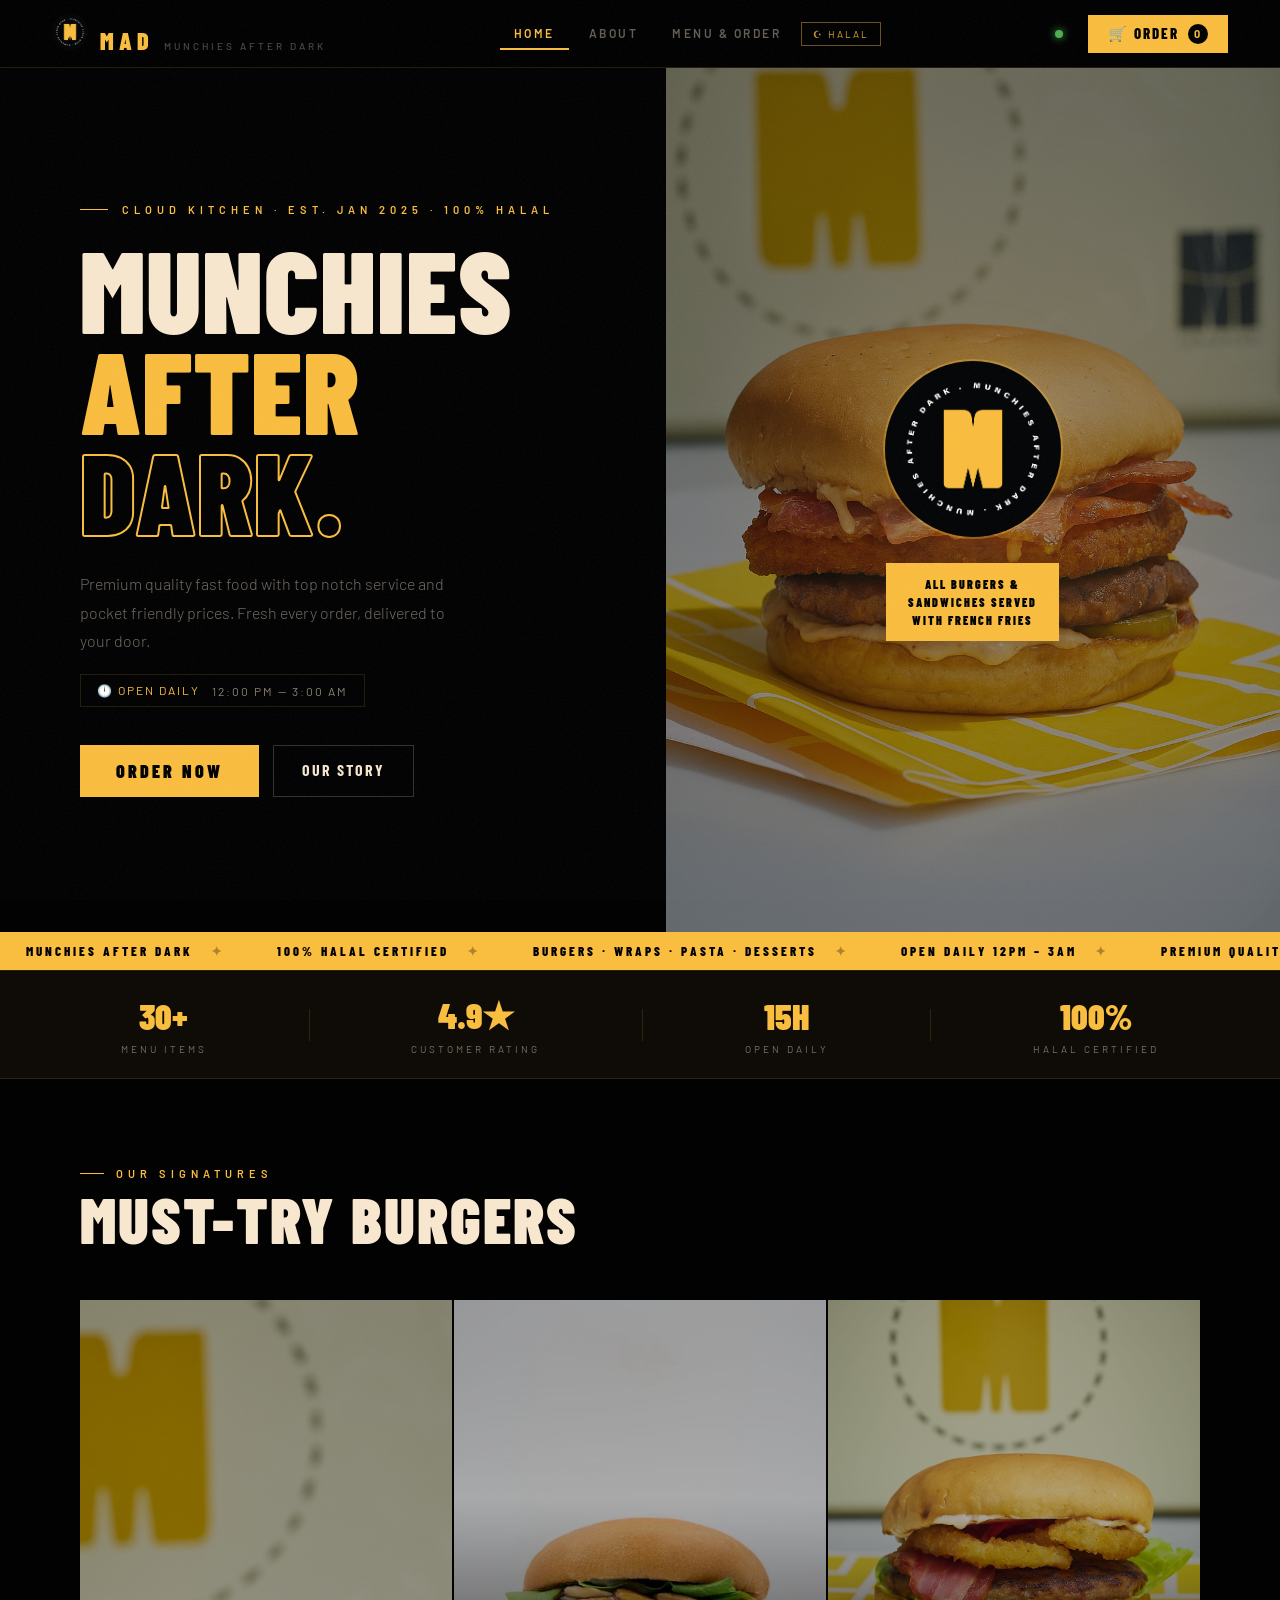
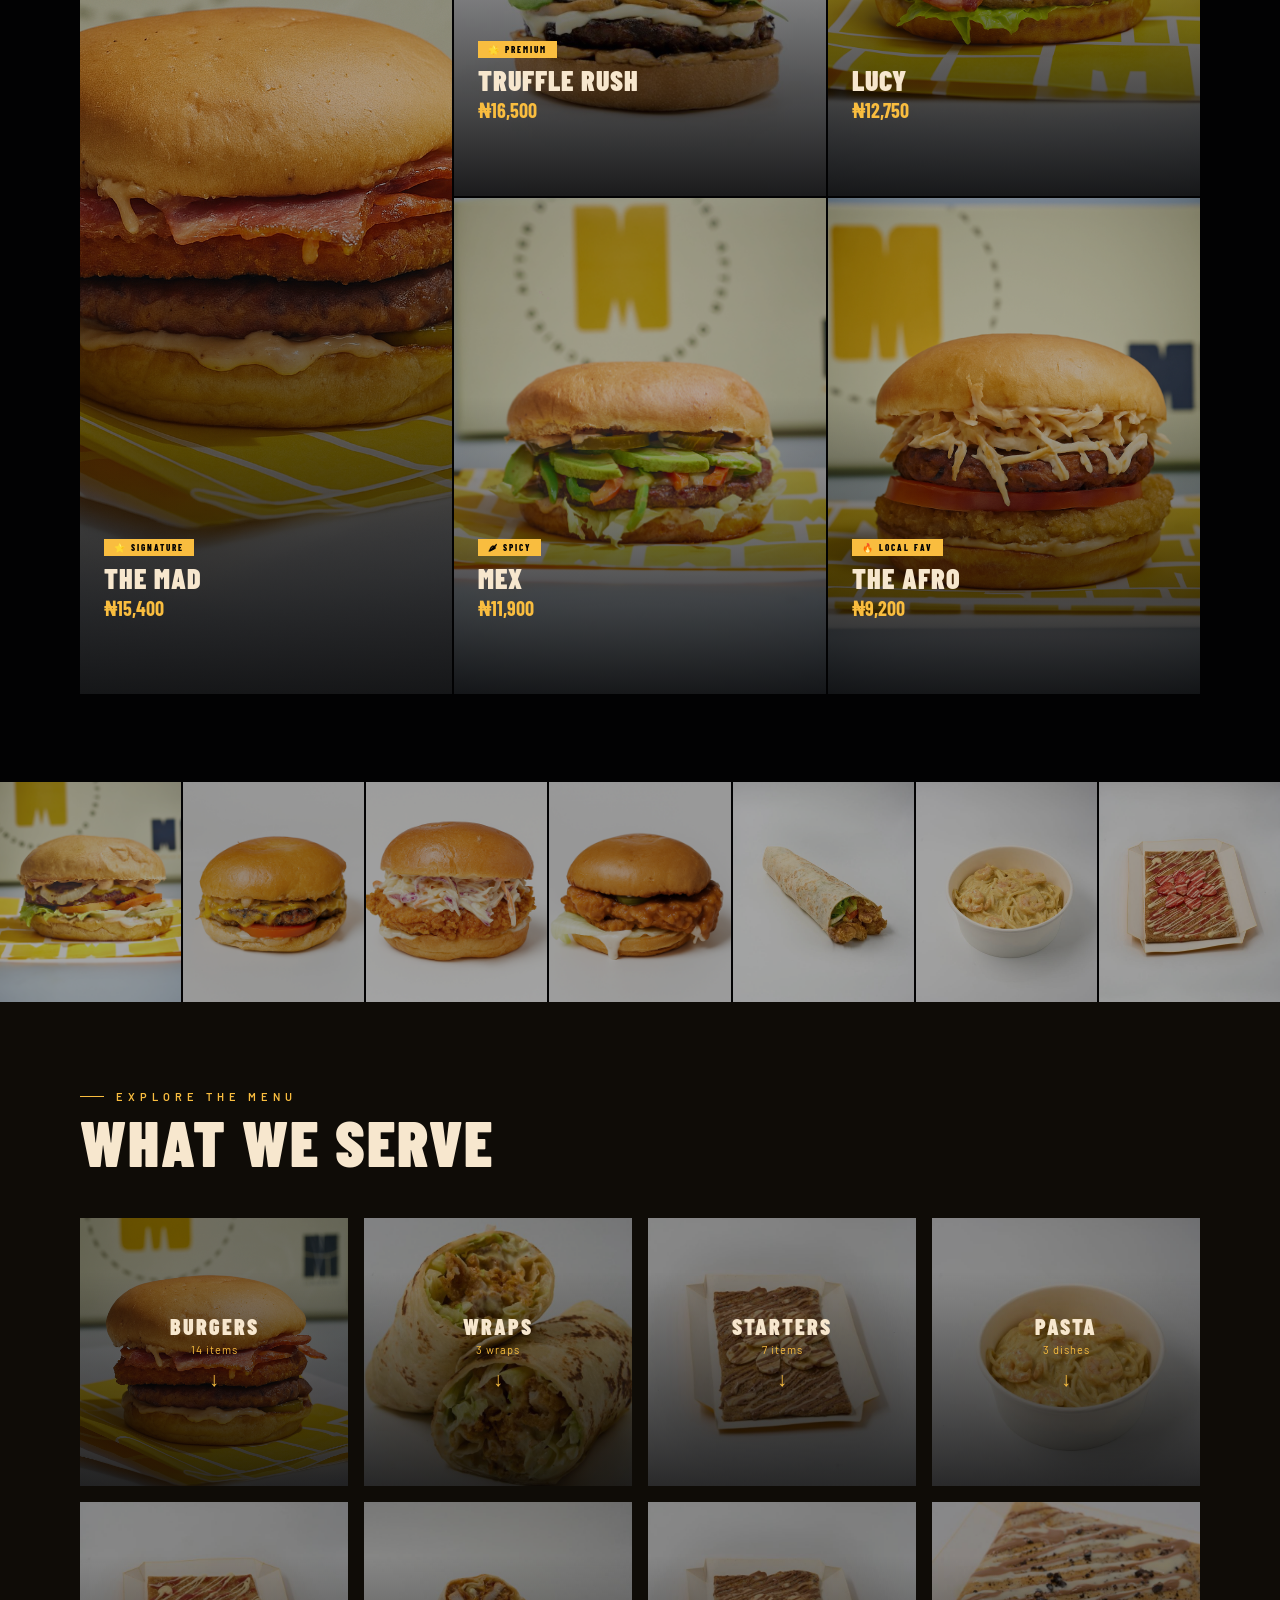
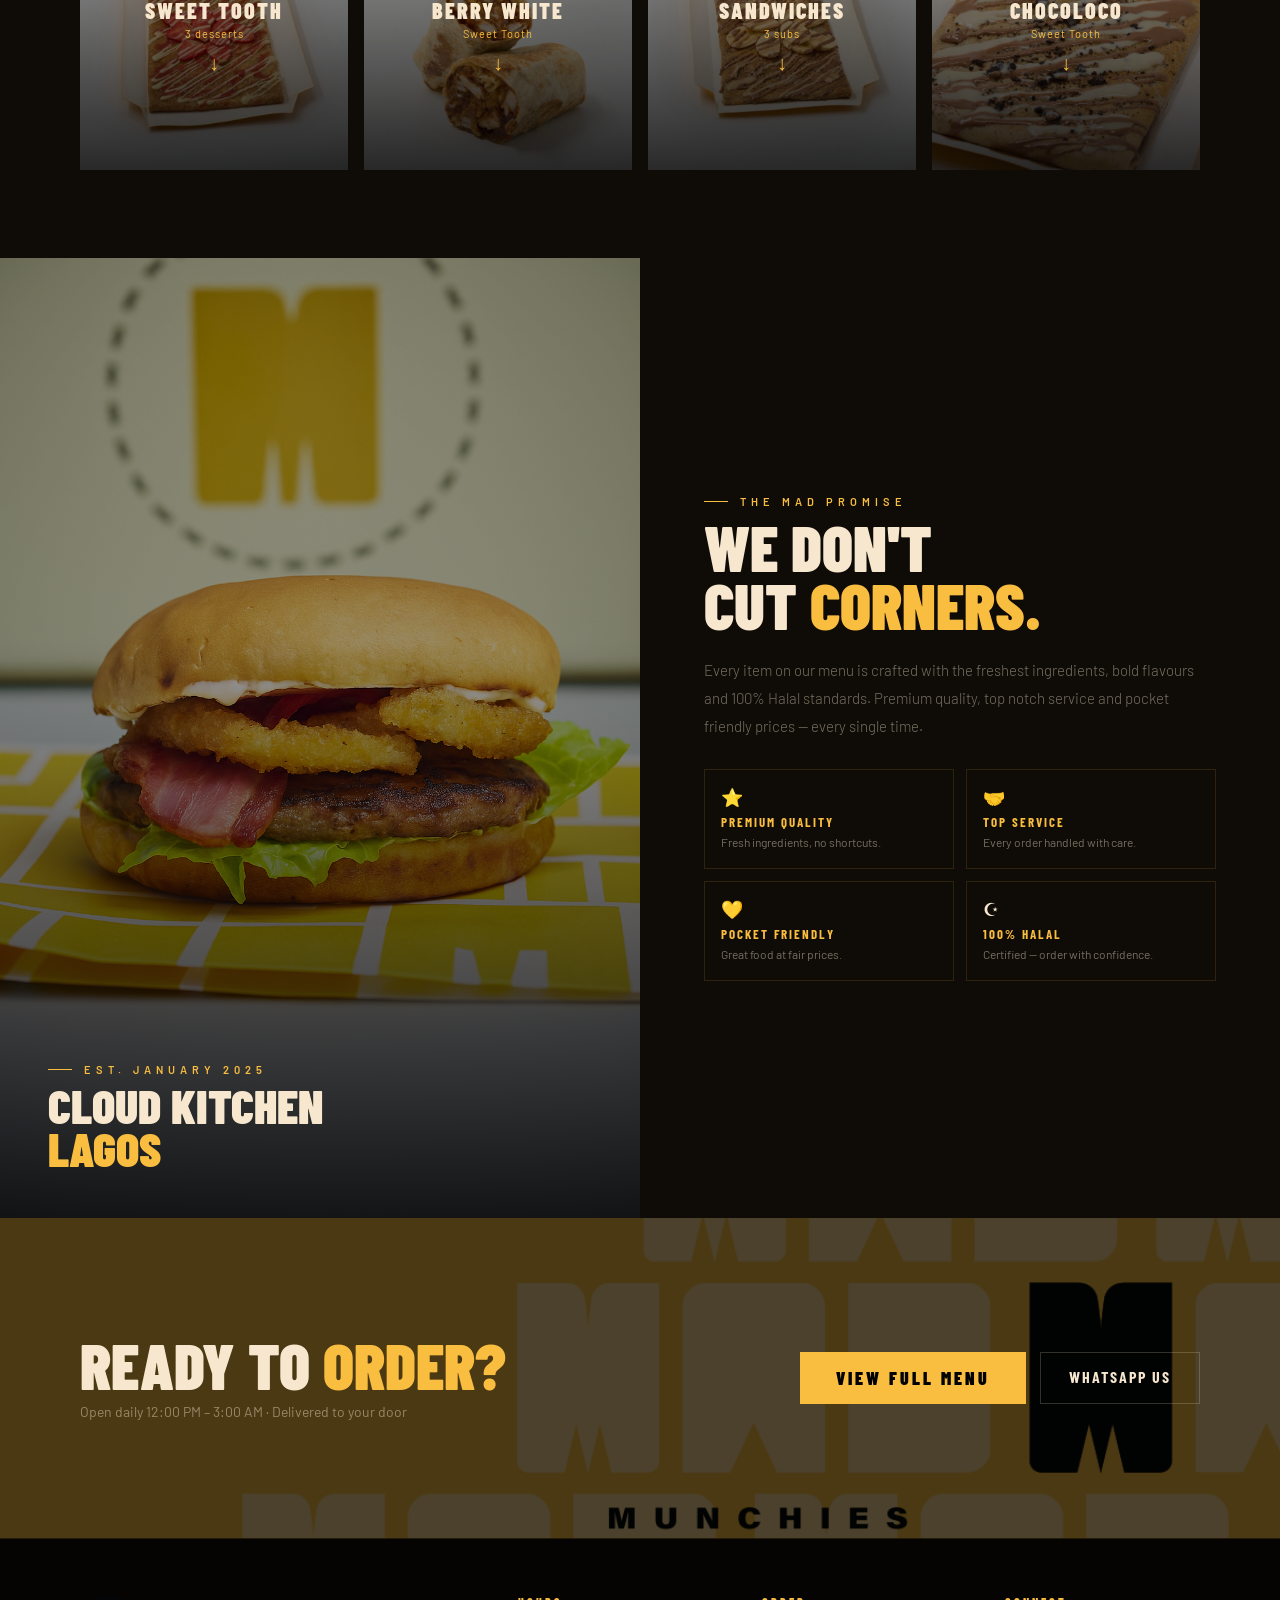
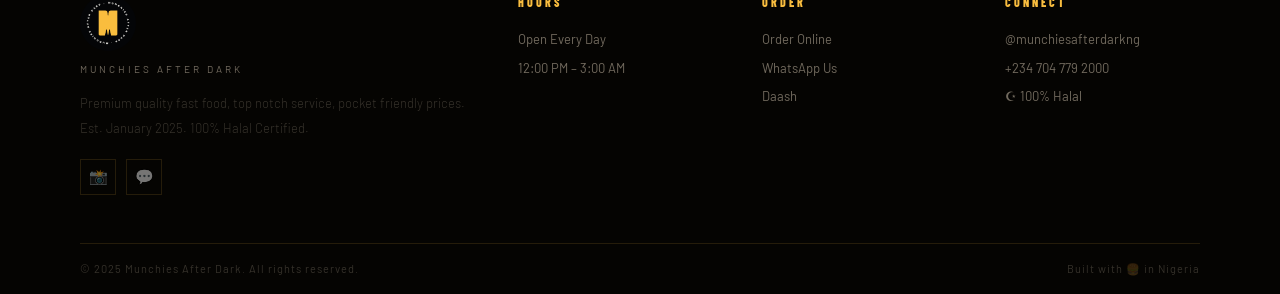
==== commit 2a507301: "Add files via upload" ====
--- a/index.html
+++ b/index.html
@@ -4,13 +4,18 @@
 <meta charset="UTF-8">
 <meta name="viewport" content="width=device-width, initial-scale=1.0">
 <title>MAD — Munchies After Dark</title>
-<meta name="description" content="Premium quality fast food. Top notch service. Pocket friendly prices. Open daily 12PM – 3AM. Order now.">
+<meta name="description" content="Premium quality fast food. Top notch service. Pocket friendly prices. Open daily 12PM – 3AM.">
+<meta property="og:title" content="MAD — Munchies After Dark">
+<meta property="og:description" content="Premium burgers, wraps & more. Open daily 12PM – 3AM.">
+<meta property="og:image" content="images/cover.png">
+<link rel="icon" href="images/logo.png" type="image/png">
 <link rel="stylesheet" href="style.css">
 <script src="https://js.paystack.co/v1/inline.js"></script>
 <style>
 /* ===== HERO ===== */
 .hero {
-  min-height: 94vh; display: grid; grid-template-columns: 54% 46%;
+  min-height: 96vh;
+  display: grid; grid-template-columns: 52% 48%;
   position: relative; overflow: hidden;
 }
 .hero-l {
@@ -22,15 +27,15 @@
   color: var(--gold); font-weight: 600; margin-bottom: 22px;
   display: flex; align-items: center; gap: 14px;
 }
-.hero-eyebrow::before { content: ''; display: block; width: 28px; height: 1px; background: var(--gold); }
+.hero-eyebrow::before { content:''; display:block; width:28px; height:1px; background:var(--gold); }
 .hero-h1 {
   font-family: 'Barlow Condensed', sans-serif; font-weight: 900;
-  font-size: clamp(72px, 9vw, 134px); line-height: .88;
+  font-size: clamp(72px, 9vw, 130px); line-height: .88;
   text-transform: uppercase; letter-spacing: 1px; color: var(--cream); margin-bottom: 28px;
 }
 .hero-h1 .g  { color: var(--gold); }
 .hero-h1 .o  { -webkit-text-stroke: 2px var(--gold); color: transparent; }
-.hero-desc   { color: var(--dim); font-size: 15px; line-height: 1.8; max-width: 380px; margin-bottom: 18px; font-weight: 300; }
+.hero-desc   { color: var(--dim); font-size: 16px; line-height: 1.8; max-width: 390px; margin-bottom: 18px; font-weight: 300; }
 .hours-chip  {
   display: inline-flex; align-items: center; gap: 8px;
   border: 1px solid var(--border); padding: 8px 16px;
@@ -39,118 +44,203 @@
 }
 .hours-chip span { color: var(--cream); opacity: .55; }
 .hero-ctas   { display: flex; gap: 14px; flex-wrap: wrap; }
+
 .hero-r {
-  position: relative; display: flex; align-items: center; justify-content: center; overflow: hidden;
+  position: relative; overflow: hidden;
+  display: flex; align-items: center; justify-content: center;
 }
 .hero-r::before {
   content: ''; position: absolute; inset: 0;
-  background: radial-gradient(ellipse at 50% 50%, rgba(249,189,63,.16) 0%, transparent 66%);
-}
-.hero-emoji {
-  font-size: 190px; position: relative; z-index: 2;
-  filter: drop-shadow(0 24px 64px rgba(249,189,63,.28));
-  animation: hfloat 5s ease-in-out infinite;
-}
-@keyframes hfloat { 0%,100%{transform:translateY(0) rotate(-2deg);} 50%{transform:translateY(-20px) rotate(2.5deg);} }
+  background: radial-gradient(ellipse at 60% 50%, rgba(249,189,63,.12) 0%, transparent 65%);
+  z-index: 1;
+}
+.hero-img {
+  position: absolute; inset: 0;
+  background: url('images/mad.png') center/cover no-repeat;
+  filter: brightness(.55);
+}
+.hero-r-content {
+  position: relative; z-index: 2; padding: 40px;
+  display: flex; flex-direction: column; align-items: center; gap: 24px;
+}
+.hero-logo-img {
+  width: 180px; height: 180px; border-radius: 50%;
+  object-fit: cover;
+  border: 2px solid rgba(249,189,63,.4);
+  box-shadow: 0 0 60px rgba(249,189,63,.25);
+  animation: pulse-logo 4s ease-in-out infinite;
+}
+@keyframes pulse-logo {
+  0%,100%{box-shadow:0 0 40px rgba(249,189,63,.2);} 50%{box-shadow:0 0 80px rgba(249,189,63,.45);}
+}
 .hero-flag {
-  position: absolute; bottom: 56px; right: 38px; z-index: 3;
   background: var(--gold); color: var(--black);
-  padding: 14px 16px; text-align: center;
+  padding: 12px 22px; text-align: center;
   font-family: 'Barlow Condensed', sans-serif; font-weight: 900;
-  font-size: 11px; letter-spacing: 2px; text-transform: uppercase; line-height: 1.5;
+  font-size: 12px; letter-spacing: 2px; text-transform: uppercase; line-height: 1.5;
 }
 
 /* ===== STATS ===== */
 .stats {
   background: var(--panel); border-top: 1px solid var(--border); border-bottom: 1px solid var(--border);
-  padding: 24px 80px; display: flex; justify-content: space-around; align-items: center; flex-wrap: wrap; gap: 24px;
-}
-.stat { text-align: center; }
-.stat-n { font-family: 'Barlow Condensed', sans-serif; font-weight: 900; font-size: 38px; color: var(--gold); display: block; }
-.stat-l { font-size: 10px; letter-spacing: 3px; text-transform: uppercase; color: var(--dim); }
-.stat-div { width: 1px; height: 36px; background: var(--border); }
+  padding: 22px 80px; display: flex; justify-content: space-around; align-items: center; flex-wrap: wrap; gap: 20px;
+}
+.stat-n { font-family: 'Barlow Condensed', sans-serif; font-weight: 900; font-size: 36px; color: var(--gold); display: block; text-align:center; }
+.stat-l { font-size: 10px; letter-spacing: 3px; text-transform: uppercase; color: var(--dim); text-align:center; }
+.stat-div { width: 1px; height: 32px; background: var(--border); }
+
+/* ===== FEATURED BURGERS ===== */
+.featured { padding: 88px 80px; }
+.feat-grid {
+  display: grid; grid-template-columns: repeat(3, 1fr); gap: 2px;
+  margin-top: 52px;
+}
+.feat-card {
+  position: relative; overflow: hidden; aspect-ratio: 3/4; cursor: pointer;
+}
+.feat-card img {
+  width: 100%; height: 100%; object-fit: cover;
+  transition: transform .5s ease, filter .5s ease;
+  filter: brightness(.7);
+}
+.feat-card:hover img { transform: scale(1.06); filter: brightness(.5); }
+.feat-overlay {
+  position: absolute; inset: 0; display: flex; flex-direction: column;
+  justify-content: flex-end; padding: 24px;
+  background: linear-gradient(0deg, rgba(2,2,3,.85) 0%, transparent 60%);
+  transition: background .3s;
+}
+.feat-card:hover .feat-overlay { background: linear-gradient(0deg, rgba(2,2,3,.92) 0%, rgba(2,2,3,.2) 100%); }
+.feat-tag {
+  background: var(--gold); color: var(--black);
+  font-family: 'Barlow Condensed', sans-serif; font-weight: 800;
+  font-size: 9px; letter-spacing: 2px; text-transform: uppercase;
+  padding: 3px 10px; width: fit-content; margin-bottom: 8px;
+}
+.feat-name {
+  font-family: 'Barlow Condensed', sans-serif; font-weight: 900;
+  font-size: 28px; letter-spacing: 1px; text-transform: uppercase;
+  color: var(--cream); line-height: 1;
+}
+.feat-price {
+  font-family: 'Barlow Condensed', sans-serif; font-weight: 700;
+  font-size: 20px; color: var(--gold); margin-top: 4px;
+}
+.feat-btn {
+  margin-top: 12px; background: var(--gold); color: var(--black); border: none;
+  padding: 10px 20px; font-family: 'Barlow Condensed', sans-serif; font-weight: 800;
+  font-size: 14px; letter-spacing: 2px; text-transform: uppercase;
+  opacity: 0; transform: translateY(10px); transition: all .3s; width: fit-content;
+}
+.feat-card:hover .feat-btn { opacity: 1; transform: translateY(0); }
+.feat-btn:hover { background: var(--cream); }
+
+/* large featured card */
+.feat-card.large { grid-row: span 2; aspect-ratio: auto; }
+
+/* ===== PHOTO GALLERY STRIP ===== */
+.gallery-strip {
+  display: flex; gap: 2px; overflow: hidden; height: 220px;
+}
+.gallery-strip img {
+  flex: 1; min-width: 0; object-fit: cover;
+  filter: brightness(.65) saturate(.9);
+  transition: flex .4s ease, filter .4s ease;
+}
+.gallery-strip img:hover { flex: 3; filter: brightness(.9) saturate(1.1); }
 
 /* ===== CATEGORIES ===== */
-.cats-sec { padding: 88px 80px; }
-.cats-grid { display: grid; grid-template-columns: repeat(4, 1fr); gap: 18px; margin-top: 48px; }
+.cats-sec { padding: 88px 80px; background: var(--panel); }
+.cats-grid { display: grid; grid-template-columns: repeat(4, 1fr); gap: 16px; margin-top: 48px; }
 .cat-card {
-  background: var(--panel); border: 1px solid var(--border);
-  padding: 32px 24px; text-align: center; position: relative;
-  transition: all .25s; overflow: hidden;
-}
-.cat-card::before {
-  content: ''; position: absolute; bottom: 0; left: 0; right: 0; height: 3px;
-  background: var(--gold); transform: scaleX(0); transition: transform .25s;
-}
-.cat-card:hover { border-color: var(--border-hi); transform: translateY(-4px); box-shadow: 0 16px 48px rgba(249,189,63,.1); }
-.cat-card:hover::before { transform: scaleX(1); }
-.cat-icon { font-size: 52px; display: block; margin-bottom: 14px; transition: transform .3s; }
-.cat-card:hover .cat-icon { transform: scale(1.15) rotate(-5deg); }
-.cat-name { font-family: 'Barlow Condensed', sans-serif; font-weight: 800; font-size: 20px; letter-spacing: 2px; text-transform: uppercase; color: var(--cream); margin-bottom: 6px; }
-.cat-count { font-size: 12px; color: var(--dim); letter-spacing: 1px; }
-.cat-link { display: inline-block; margin-top: 16px; font-family: 'Barlow Condensed', sans-serif; font-weight: 700; font-size: 13px; letter-spacing: 2px; text-transform: uppercase; color: var(--gold); transition: opacity .2s; }
-.cat-link:hover { opacity: .7; }
-
-/* ===== PROMISE ===== */
-.promise-sec { background: var(--panel); padding: 88px 80px; }
-.promise-grid { display: grid; grid-template-columns: 1fr 1fr; gap: 80px; align-items: center; margin-top: 52px; }
-.promise-text .big-q {
+  position: relative; overflow: hidden; aspect-ratio: 1; cursor: pointer;
+  transition: transform .25s;
+}
+.cat-card:hover { transform: translateY(-4px); }
+.cat-card img { width: 100%; height: 100%; object-fit: cover; filter: brightness(.55); transition: transform .4s, filter .4s; }
+.cat-card:hover img { transform: scale(1.07); filter: brightness(.4); }
+.cat-card-body {
+  position: absolute; inset: 0; display: flex; flex-direction: column;
+  align-items: center; justify-content: center; text-align: center; padding: 20px;
+  background: linear-gradient(180deg, transparent 20%, rgba(2,2,3,.7) 100%);
+}
+.cat-icon-img { width: 52px; height: 52px; object-fit: cover; border-radius: 50%; margin-bottom: 10px; border: 2px solid var(--gold); }
+.cat-name { font-family: 'Barlow Condensed', sans-serif; font-weight: 900; font-size: 22px; letter-spacing: 2px; text-transform: uppercase; color: var(--cream); }
+.cat-count { font-size: 11px; color: var(--gold); letter-spacing: 1px; margin-top: 4px; }
+.cat-arrow { font-size: 20px; color: var(--gold); margin-top: 10px; transition: transform .2s; }
+.cat-card:hover .cat-arrow { transform: translateY(3px); }
+
+/* ===== PROMISE / ABOUT STRIP ===== */
+.promise-strip {
+  display: grid; grid-template-columns: 1fr 1fr; min-height: 500px;
+}
+.ps-visual {
+  position: relative; overflow: hidden;
+}
+.ps-visual img { width: 100%; height: 100%; object-fit: cover; filter: brightness(.6); }
+.ps-visual-overlay {
+  position: absolute; inset: 0; display: flex; flex-direction: column;
+  justify-content: flex-end; padding: 48px;
+  background: linear-gradient(0deg, rgba(2,2,3,.85) 0%, transparent 60%);
+}
+.ps-text {
+  padding: 64px 64px; display: flex; flex-direction: column; justify-content: center;
+  background: var(--panel);
+}
+.ps-text .big-q {
   font-family: 'Barlow Condensed', sans-serif; font-weight: 900;
-  font-size: clamp(48px,6vw,88px); line-height: .9;
-  text-transform: uppercase; color: var(--cream); margin-bottom: 28px;
-}
-.promise-text .big-q span { color: var(--gold); }
-.promise-body { font-size: 15px; color: var(--dim); line-height: 1.85; font-weight: 300; margin-bottom: 32px; }
-.promise-pillars { display: grid; grid-template-columns: 1fr 1fr; gap: 14px; }
-.pillar {
-  border: 1px solid var(--border); padding: 18px;
-  transition: all .2s;
-}
+  font-size: clamp(42px, 5vw, 72px); text-transform: uppercase; line-height: .9;
+  color: var(--cream); margin-bottom: 24px;
+}
+.ps-text .big-q span { color: var(--gold); }
+.ps-body { font-size: 15px; color: var(--dim); line-height: 1.85; font-weight: 300; margin-bottom: 28px; }
+.ps-pillars { display: grid; grid-template-columns: 1fr 1fr; gap: 12px; }
+.pillar { border: 1px solid var(--border); padding: 16px; transition: all .2s; }
 .pillar:hover { border-color: var(--border-hi); background: var(--gold-glow); }
-.pillar-icon { font-size: 20px; display: block; margin-bottom: 8px; }
-.pillar-name { font-family: 'Barlow Condensed', sans-serif; font-weight: 700; font-size: 14px; letter-spacing: 2px; text-transform: uppercase; color: var(--gold); margin-bottom: 4px; }
+.pillar-icon { font-size: 18px; display: block; margin-bottom: 6px; }
+.pillar-name { font-family: 'Barlow Condensed', sans-serif; font-weight: 700; font-size: 13px; letter-spacing: 2px; text-transform: uppercase; color: var(--gold); margin-bottom: 3px; }
 .pillar-desc { font-size: 12px; color: var(--dim); line-height: 1.6; }
-.promise-visual { display: flex; align-items: center; justify-content: center; }
-.promise-circle {
-  width: 340px; height: 340px; border-radius: 50%;
-  border: 1px solid var(--border-hi);
-  display: flex; align-items: center; justify-content: center;
-  font-size: 150px; position: relative;
-  animation: spin-slow 22s linear infinite;
-}
-@keyframes spin-slow { from{transform:rotate(0);} to{transform:rotate(360deg);} }
-.promise-inner { animation: spin-slow 22s linear infinite reverse; }
-.promise-ring { position: absolute; inset: -22px; border-radius: 50%; border: 1px dashed rgba(249,189,63,.2); }
 
 /* ===== CTA BANNER ===== */
 .cta-banner {
-  padding: 80px; display: grid; grid-template-columns: 1fr auto; gap: 40px; align-items: center;
-  border-top: 1px solid var(--border); border-bottom: 1px solid var(--border);
-}
-.cta-banner h2 { font-family: 'Barlow Condensed', sans-serif; font-weight: 900; font-size: clamp(40px,5vw,72px); line-height: .9; text-transform: uppercase; }
+  position: relative; overflow: hidden;
+  min-height: 320px; display: flex; align-items: center;
+}
+.cta-banner-bg {
+  position: absolute; inset: 0;
+  background: url('images/cover.png') center/cover no-repeat;
+  filter: brightness(.3);
+}
+.cta-banner-content {
+  position: relative; z-index: 2;
+  padding: 60px 80px; display: flex; justify-content: space-between; align-items: center; width: 100%; flex-wrap: wrap; gap: 32px;
+}
+.cta-banner h2 { font-family: 'Barlow Condensed', sans-serif; font-weight: 900; font-size: clamp(40px,5vw,76px); line-height: .9; text-transform: uppercase; }
 .cta-banner h2 span { color: var(--gold); }
 .cta-banner p { font-size: 14px; color: var(--dim); margin-top: 10px; }
-.cta-banner-btns { display: flex; gap: 14px; flex-shrink: 0; }
+.cta-banner-btns { display: flex; gap: 14px; flex-shrink: 0; flex-wrap: wrap; }
 
 @media (max-width: 900px) {
   .hero { grid-template-columns: 1fr; min-height: auto; }
   .hero-l { padding: 60px 24px 40px; text-align: center; }
   .hero-eyebrow, .hours-chip { justify-content: center; margin-left: auto; margin-right: auto; }
-  .hero-desc { margin-left: auto; margin-right: auto; }
+  .hero-desc { margin: 0 auto 20px; }
   .hero-ctas { justify-content: center; }
-  .hero-r { min-height: 220px; }
-  .hero-flag { right: 12px; bottom: 12px; font-size: 10px; }
-  .stats { padding: 24px; }
-  .cats-sec, .promise-sec { padding: 52px 24px; }
+  .hero-r { min-height: 300px; }
+  .stats { padding: 20px 24px; }
+  .stat-div { display: none; }
+  .featured, .cats-sec { padding: 52px 24px; }
+  .feat-grid { grid-template-columns: 1fr 1fr; }
+  .feat-card.large { grid-row: span 1; aspect-ratio: 3/4; }
   .cats-grid { grid-template-columns: 1fr 1fr; }
-  .promise-grid { grid-template-columns: 1fr; gap: 40px; }
-  .promise-circle { width: 220px; height: 220px; font-size: 90px; }
-  .cta-banner { padding: 52px 24px; grid-template-columns: 1fr; }
-  .cta-banner-btns { flex-wrap: wrap; }
+  .promise-strip { grid-template-columns: 1fr; }
+  .ps-text { padding: 40px 24px; }
+  .cta-banner-content { padding: 44px 24px; flex-direction: column; }
+  .gallery-strip { height: 140px; }
 }
 @media (max-width: 540px) {
-  .cats-grid { grid-template-columns: 1fr 1fr; gap: 12px; }
-  .stat-div { display: none; }
+  .feat-grid { grid-template-columns: 1fr; }
+  .cats-grid { grid-template-columns: 1fr 1fr; gap: 10px; }
 }
 </style>
 </head>
@@ -159,13 +249,14 @@
 <!-- HEADER -->
 <header id="hdr">
   <a class="hdr-logo" href="index.html">
-    <span class="logo-mad">MAD</span>
+    <img src="images/logo.png" alt="MAD" style="width:36px;height:36px;border-radius:50%;object-fit:cover;margin-right:2px;">
+    <span class="logo-mad" style="font-size:24px;">MAD</span>
     <span class="logo-sub">Munchies After Dark</span>
   </a>
   <nav class="hdr-nav">
-    <a href="index.html" id="nav-home" class="active">Home</a>
-    <a href="about.html" id="nav-about">About</a>
-    <a href="menu.html" id="nav-menu">Menu & Order</a>
+    <a href="index.html" class="active">Home</a>
+    <a href="about.html">About</a>
+    <a href="menu.html">Menu & Order</a>
     <span class="halal-chip">☪ Halal</span>
   </nav>
   <div class="hdr-right">
@@ -175,10 +266,9 @@
   </div>
 </header>
 
-<!-- MOBILE NAV -->
 <div class="mob-nav" id="mobNav">
   <button class="mob-x" onclick="closeMobNav()">✕</button>
-  <div class="mob-nav-logo">MAD</div>
+  <img src="images/logo.png" alt="MAD" style="width:60px;height:60px;border-radius:50%;object-fit:cover;margin-bottom:16px;">
   <a href="index.html" class="active">Home</a>
   <a href="about.html">About</a>
   <a href="menu.html">Menu & Order</a>
@@ -197,8 +287,11 @@
     </div>
   </div>
   <div class="hero-r">
-    <span class="hero-emoji">🍔</span>
-    <div class="hero-flag">All burgers &<br>sandwiches with<br>French fries</div>
+    <div class="hero-img"></div>
+    <div class="hero-r-content">
+      <img class="hero-logo-img" src="images/logo.png" alt="MAD Logo">
+      <div class="hero-flag">All burgers &<br>sandwiches served<br>with French fries</div>
+    </div>
   </div>
 </section>
 
@@ -218,13 +311,82 @@
 
 <!-- STATS -->
 <div class="stats">
-  <div class="stat"><span class="stat-n">30+</span><span class="stat-l">Menu Items</span></div>
+  <div><span class="stat-n">30+</span><span class="stat-l">Menu Items</span></div>
   <div class="stat-div"></div>
-  <div class="stat"><span class="stat-n">4.9★</span><span class="stat-l">Customer Rating</span></div>
+  <div><span class="stat-n">4.9★</span><span class="stat-l">Customer Rating</span></div>
   <div class="stat-div"></div>
-  <div class="stat"><span class="stat-n">15H</span><span class="stat-l">Daily Hours</span></div>
+  <div><span class="stat-n">15H</span><span class="stat-l">Open Daily</span></div>
   <div class="stat-div"></div>
-  <div class="stat"><span class="stat-n">100%</span><span class="stat-l">Halal Certified</span></div>
+  <div><span class="stat-n">100%</span><span class="stat-l">Halal Certified</span></div>
+</div>
+
+<!-- FEATURED BURGERS -->
+<section class="featured">
+  <div class="eyebrow">Our Signatures</div>
+  <div class="sec-title" style="font-size:64px;">MUST-TRY BURGERS</div>
+  <div class="feat-grid">
+
+    <div class="feat-card large">
+      <img src="images/mad.png" alt="MAD Burger">
+      <div class="feat-overlay">
+        <span class="feat-tag">⭐ Signature</span>
+        <div class="feat-name">The MAD</div>
+        <div class="feat-price">₦15,400</div>
+        <button class="feat-btn" onclick="addItem('MAD Burger',15400,'🍔');showToast('MAD Burger added!')">Add to Order +</button>
+      </div>
+    </div>
+
+    <div class="feat-card">
+      <img src="images/truffle.jpg" alt="Truffle Rush">
+      <div class="feat-overlay">
+        <span class="feat-tag">🌟 Premium</span>
+        <div class="feat-name">Truffle Rush</div>
+        <div class="feat-price">₦16,500</div>
+        <button class="feat-btn" onclick="addItem('Truffle Rush',16500,'🍔');showToast('Truffle Rush added!')">Add to Order +</button>
+      </div>
+    </div>
+
+    <div class="feat-card">
+      <img src="images/lucy.png" alt="Lucy">
+      <div class="feat-overlay">
+        <div class="feat-name">Lucy</div>
+        <div class="feat-price">₦12,750</div>
+        <button class="feat-btn" onclick="addItem('Lucy',12750,'🍔');showToast('Lucy added!')">Add to Order +</button>
+      </div>
+    </div>
+
+    <div class="feat-card">
+      <img src="images/mex.jpg" alt="Mex">
+      <div class="feat-overlay">
+        <span class="feat-tag">🌶 Spicy</span>
+        <div class="feat-name">Mex</div>
+        <div class="feat-price">₦11,900</div>
+        <button class="feat-btn" onclick="addItem('Mex',11900,'🌶️');showToast('Mex added!')">Add to Order +</button>
+      </div>
+    </div>
+
+    <div class="feat-card">
+      <img src="images/afro.png" alt="The Afro">
+      <div class="feat-overlay">
+        <span class="feat-tag">🔥 Local Fav</span>
+        <div class="feat-name">The Afro</div>
+        <div class="feat-price">₦9,200</div>
+        <button class="feat-btn" onclick="addItem('The Afro',9200,'🍔');showToast('The Afro added!')">Add to Order +</button>
+      </div>
+    </div>
+
+  </div>
+</section>
+
+<!-- GALLERY STRIP -->
+<div class="gallery-strip">
+  <img src="images/og.jpg" alt="OG Burger">
+  <img src="images/chacha.png" alt="Cha Cha">
+  <img src="images/bliss.png" alt="Bliss">
+  <img src="images/flame.png" alt="Flame">
+  <img src="images/wrap1.jpg" alt="Wrap">
+  <img src="images/bollywood.jpg" alt="Bollywood">
+  <img src="images/oreocrush.jpg" alt="Oreo Crush">
 </div>
 
 <!-- CATEGORIES -->
@@ -232,89 +394,109 @@
   <div class="eyebrow">Explore the Menu</div>
   <div class="sec-title" style="font-size:64px;">WHAT WE SERVE</div>
   <div class="cats-grid">
-    <div class="cat-card">
-      <span class="cat-icon">🍔</span>
-      <div class="cat-name">Burgers</div>
-      <div class="cat-count">14 items including classics</div>
-      <a class="cat-link" href="menu.html?cat=burgers">Order →</a>
-    </div>
-    <div class="cat-card">
-      <span class="cat-icon">🌯</span>
-      <div class="cat-name">Wraps</div>
-      <div class="cat-count">3 signature wraps</div>
-      <a class="cat-link" href="menu.html?cat=wraps">Order →</a>
-    </div>
-    <div class="cat-card">
-      <span class="cat-icon">🥖</span>
-      <div class="cat-name">Sandwiches</div>
-      <div class="cat-count">3 loaded subs</div>
-      <a class="cat-link" href="menu.html?cat=sandwiches">Order →</a>
-    </div>
-    <div class="cat-card">
-      <span class="cat-icon">🍗</span>
-      <div class="cat-name">Starters</div>
-      <div class="cat-count">7 sharing starters</div>
-      <a class="cat-link" href="menu.html?cat=starters">Order →</a>
-    </div>
-    <div class="cat-card">
-      <span class="cat-icon">🍝</span>
-      <div class="cat-name">Pasta</div>
-      <div class="cat-count">3 pasta dishes</div>
-      <a class="cat-link" href="menu.html?cat=pasta">Order →</a>
-    </div>
-    <div class="cat-card">
-      <span class="cat-icon">🍫</span>
-      <div class="cat-name">Sweet Tooth</div>
-      <div class="cat-count">3 indulgent desserts</div>
-      <a class="cat-link" href="menu.html?cat=sweet">Order →</a>
-    </div>
-    <div class="cat-card">
-      <span class="cat-icon">🥤</span>
-      <div class="cat-name">Shakes</div>
-      <div class="cat-count">4 milkshakes</div>
-      <a class="cat-link" href="menu.html?cat=shakes">Order →</a>
-    </div>
-    <div class="cat-card">
-      <span class="cat-icon">🍊</span>
-      <div class="cat-name">Drinks</div>
-      <div class="cat-count">Sodas, juice & water</div>
-      <a class="cat-link" href="menu.html?cat=drinks">Order →</a>
-    </div>
+    <a class="cat-card" href="menu.html?cat=burgers">
+      <img src="images/mad.png" alt="Burgers">
+      <div class="cat-card-body">
+        <div class="cat-name">Burgers</div>
+        <div class="cat-count">14 items</div>
+        <div class="cat-arrow">↓</div>
+      </div>
+    </a>
+    <a class="cat-card" href="menu.html?cat=wraps">
+      <img src="images/wrap2.jpg" alt="Wraps">
+      <div class="cat-card-body">
+        <div class="cat-name">Wraps</div>
+        <div class="cat-count">3 wraps</div>
+        <div class="cat-arrow">↓</div>
+      </div>
+    </a>
+    <a class="cat-card" href="menu.html?cat=starters">
+      <img src="images/island2.jpg" alt="Starters">
+      <div class="cat-card-body">
+        <div class="cat-name">Starters</div>
+        <div class="cat-count">7 items</div>
+        <div class="cat-arrow">↓</div>
+      </div>
+    </a>
+    <a class="cat-card" href="menu.html?cat=pasta">
+      <img src="images/bollywood.jpg" alt="Pasta">
+      <div class="cat-card-body">
+        <div class="cat-name">Pasta</div>
+        <div class="cat-count">3 dishes</div>
+        <div class="cat-arrow">↓</div>
+      </div>
+    </a>
+    <a class="cat-card" href="menu.html?cat=sweet">
+      <img src="images/oreocrush.jpg" alt="Sweet Tooth">
+      <div class="cat-card-body">
+        <div class="cat-name">Sweet Tooth</div>
+        <div class="cat-count">3 desserts</div>
+        <div class="cat-arrow">↓</div>
+      </div>
+    </a>
+    <a class="cat-card" href="menu.html?cat=sweet">
+      <img src="images/berrywhite.jpg" alt="Berry White">
+      <div class="cat-card-body">
+        <div class="cat-name">Berry White</div>
+        <div class="cat-count">Sweet Tooth</div>
+        <div class="cat-arrow">↓</div>
+      </div>
+    </a>
+    <a class="cat-card" href="menu.html?cat=sandwiches">
+      <img src="images/island2.jpg" alt="Sandwiches">
+      <div class="cat-card-body">
+        <div class="cat-name">Sandwiches</div>
+        <div class="cat-count">3 subs</div>
+        <div class="cat-arrow">↓</div>
+      </div>
+    </a>
+    <a class="cat-card" href="menu.html">
+      <img src="images/chocoloco.jpg" alt="Chocoloco">
+      <div class="cat-card-body">
+        <div class="cat-name">Chocoloco</div>
+        <div class="cat-count">Sweet Tooth</div>
+        <div class="cat-arrow">↓</div>
+      </div>
+    </a>
   </div>
 </section>
 
-<!-- PROMISE -->
-<section class="promise-sec">
-  <div class="eyebrow">The MAD Promise</div>
-  <div class="promise-grid">
-    <div class="promise-text">
-      <div class="big-q">WE DON'T<br>CUT <span>CORNERS.</span></div>
-      <p class="promise-body">Every item on our menu is crafted with the freshest ingredients, bold flavours and 100% Halal standards. We started MAD in January 2025 with one simple goal — to give you premium fast food at a price that makes sense.</p>
-      <div class="promise-pillars">
-        <div class="pillar"><span class="pillar-icon">⭐</span><div class="pillar-name">Premium Quality</div><div class="pillar-desc">Fresh ingredients, no shortcuts.</div></div>
-        <div class="pillar"><span class="pillar-icon">🤝</span><div class="pillar-name">Top Service</div><div class="pillar-desc">Every order handled with care.</div></div>
-        <div class="pillar"><span class="pillar-icon">💛</span><div class="pillar-name">Pocket Friendly</div><div class="pillar-desc">Great food at fair prices.</div></div>
-        <div class="pillar"><span class="pillar-icon">☪</span><div class="pillar-name">100% Halal</div><div class="pillar-desc">Certified — order with confidence.</div></div>
-      </div>
-    </div>
-    <div class="promise-visual">
-      <div class="promise-circle">
-        <span class="promise-inner">🍔</span>
-        <div class="promise-ring"></div>
-      </div>
-    </div>
-  </div>
-</section>
+<!-- PROMISE STRIP -->
+<div class="promise-strip">
+  <div class="ps-visual">
+    <img src="images/lucy.png" alt="Lucy Burger">
+    <div class="ps-visual-overlay">
+      <div class="eyebrow" style="margin-bottom:8px;">Est. January 2025</div>
+      <div style="font-family:'Barlow Condensed',sans-serif;font-weight:900;font-size:48px;text-transform:uppercase;line-height:.9;color:var(--cream);">
+        CLOUD KITCHEN<br><span style="color:var(--gold)">LAGOS</span>
+      </div>
+    </div>
+  </div>
+  <div class="ps-text">
+    <div class="eyebrow">The MAD Promise</div>
+    <div class="big-q">WE DON'T<br>CUT <span>CORNERS.</span></div>
+    <p class="ps-body">Every item on our menu is crafted with the freshest ingredients, bold flavours and 100% Halal standards. Premium quality, top notch service and pocket friendly prices — every single time.</p>
+    <div class="ps-pillars">
+      <div class="pillar"><span class="pillar-icon">⭐</span><div class="pillar-name">Premium Quality</div><div class="pillar-desc">Fresh ingredients, no shortcuts.</div></div>
+      <div class="pillar"><span class="pillar-icon">🤝</span><div class="pillar-name">Top Service</div><div class="pillar-desc">Every order handled with care.</div></div>
+      <div class="pillar"><span class="pillar-icon">💛</span><div class="pillar-name">Pocket Friendly</div><div class="pillar-desc">Great food at fair prices.</div></div>
+      <div class="pillar"><span class="pillar-icon">☪</span><div class="pillar-name">100% Halal</div><div class="pillar-desc">Certified — order with confidence.</div></div>
+    </div>
+  </div>
+</div>
 
 <!-- CTA BANNER -->
 <div class="cta-banner">
-  <div>
-    <h2>READY TO <span>ORDER?</span></h2>
-    <p>Open daily from 12:00 PM to 3:00 AM · Delivery to your door</p>
-  </div>
-  <div class="cta-banner-btns">
-    <a class="btn-gold" href="menu.html">View Full Menu</a>
-    <a class="btn-outline" href="https://wa.me/2347047792000" target="_blank">WhatsApp Us</a>
+  <div class="cta-banner-bg"></div>
+  <div class="cta-banner-content">
+    <div>
+      <h2>READY TO <span>ORDER?</span></h2>
+      <p>Open daily 12:00 PM – 3:00 AM · Delivered to your door</p>
+    </div>
+    <div class="cta-banner-btns">
+      <a class="btn-gold" href="menu.html">View Full Menu</a>
+      <a class="btn-outline" href="https://wa.me/2347047792000" target="_blank">WhatsApp Us</a>
+    </div>
   </div>
 </div>
 
@@ -322,7 +504,7 @@
 <footer>
   <div class="footer-grid">
     <div>
-      <span class="fg-logo">MAD</span>
+      <img src="images/logo.png" alt="MAD" style="width:56px;height:56px;border-radius:50%;object-fit:cover;margin-bottom:12px;">
       <span class="fg-sub">Munchies After Dark</span>
       <p class="fg-desc">Premium quality fast food, top notch service, pocket friendly prices. Est. January 2025. 100% Halal Certified.</p>
       <div class="fg-socials">
@@ -332,26 +514,16 @@
     </div>
     <div class="fc"><div class="fc-title">Hours</div><p>Open Every Day</p><p>12:00 PM – 3:00 AM</p></div>
     <div class="fc"><div class="fc-title">Order</div><a href="menu.html">Order Online</a><a href="https://wa.me/2347047792000" target="_blank">WhatsApp Us</a><a href="https://munchies-after-dark.daash.restaurant/1" target="_blank">Daash</a></div>
-    <div class="fc"><div class="fc-title">Connect</div><a href="https://www.instagram.com/munchiesafterdarkng" target="_blank">@munchiesafterdarkng</a><a href="https://wa.me/2347047792000" target="_blank">+234 704 779 2000</a><p>☪ 100% Halal Certified</p></div>
-  </div>
-  <div class="footer-btm">
-    <p>© 2025 Munchies After Dark. All rights reserved.</p>
-    <p>Built with 🍔 in Nigeria</p>
-  </div>
+    <div class="fc"><div class="fc-title">Connect</div><a href="https://www.instagram.com/munchiesafterdarkng" target="_blank">@munchiesafterdarkng</a><a href="https://wa.me/2347047792000" target="_blank">+234 704 779 2000</a><p>☪ 100% Halal</p></div>
+  </div>
+  <div class="footer-btm"><p>© 2025 Munchies After Dark. All rights reserved.</p><p>Built with 🍔 in Nigeria</p></div>
 </footer>
 
-<!-- SHARED COMPONENTS -->
+<!-- OVERLAYS & CART -->
 <div class="overlay" id="overlay"></div>
-<div class="mob-nav" id="mobNav" style="display:none"></div>
-
-<!-- CART SIDEBAR -->
 <div class="cart-side" id="cartSide">
   <div class="cs-hd"><div class="cs-title">Your Order</div><button class="cs-x" onclick="closeCart()">✕</button></div>
-  <div class="cs-steps">
-    <div class="cs-step active" id="cs-s1">① Cart</div>
-    <div class="cs-step" id="cs-s2">② Details</div>
-    <div class="cs-step" id="cs-s3">③ Payment</div>
-  </div>
+  <div class="cs-steps"><div class="cs-step active" id="cs-s1">① Cart</div><div class="cs-step" id="cs-s2">② Details</div><div class="cs-step" id="cs-s3">③ Payment</div></div>
   <div class="cs-body" id="csStep1"><div id="cartItemsBody"><div class="empty-state"><span class="empty-icon">🍔</span><p>Your order is empty</p></div></div></div>
   <div class="cs-body d-form" id="csStep2">
     <p style="font-size:13px;color:var(--dim);font-weight:300;line-height:1.7;margin-bottom:18px;">Fill in your delivery details.</p>
@@ -363,10 +535,7 @@
   </div>
   <div class="cs-body d-form" id="csStep3">
     <p style="font-size:13px;color:var(--dim);font-weight:300;line-height:1.7;margin-bottom:16px;">How would you like to pay?</p>
-    <div class="method-grid">
-      <button class="method-card" id="mcPaystack" onclick="selectMethod('paystack')"><span class="mc-icon">💳</span><div class="mc-name">Pay Online</div><div class="mc-desc">Card / Bank Transfer</div></button>
-      <button class="method-card" id="mcWA" onclick="selectMethod('whatsapp')"><span class="mc-icon">💬</span><div class="mc-name">WhatsApp</div><div class="mc-desc">Pay on delivery</div></button>
-    </div>
+    <div class="method-grid"><button class="method-card" id="mcPaystack" onclick="selectMethod('paystack')"><span class="mc-icon">💳</span><div class="mc-name">Pay Online</div><div class="mc-desc">Card / Bank Transfer</div></button><button class="method-card" id="mcWA" onclick="selectMethod('whatsapp')"><span class="mc-icon">💬</span><div class="mc-name">WhatsApp</div><div class="mc-desc">Pay on delivery</div></button></div>
     <p id="methodNote" style="font-size:12px;color:var(--dim);line-height:1.7;margin-top:10px;min-height:36px;"></p>
   </div>
   <div class="cs-ft">
@@ -377,32 +546,8 @@
     <button class="back-btn" id="csBack" onclick="csGoBack()">← Back</button>
   </div>
 </div>
-
-<!-- PAY MODAL -->
-<div class="pay-modal" id="payModal">
-  <div class="pay-box">
-    <button class="pay-x" onclick="closePayModal()">✕</button>
-    <div class="pay-title">Online Payment</div>
-    <p class="pay-sub">Secure checkout via Paystack.</p>
-    <span class="pay-amount" id="payAmount">₦0</span>
-    <div class="fg" style="margin-bottom:14px;"><label class="fl">Email *</label><input class="fi" id="payEmail" type="email" placeholder="your@email.com"><span class="ferr" id="payEmailErr">Enter a valid email</span></div>
-    <button class="act-btn" onclick="doPaystack()" style="margin-top:0;">Pay with Paystack</button>
-    <p class="pay-note">🔒 Secured by Paystack</p>
-    <p class="pay-warn">⚠️ Replace the Paystack key in app.js to activate payments.</p>
-  </div>
-</div>
-
-<!-- SUCCESS -->
-<div class="suc-modal" id="sucModal">
-  <div class="suc-box">
-    <span class="suc-icon" id="sucIcon">🎉</span>
-    <div class="suc-title" id="sucTitle">Order Placed!</div>
-    <p class="suc-sub" id="sucSub">Your order is confirmed!</p>
-    <span class="suc-id" id="sucId">#MAD-0000</span>
-    <p class="suc-eta">Estimated delivery: <strong>30–45 minutes</strong></p>
-    <button class="suc-close" onclick="closeSuc()">Back to Menu</button>
-  </div>
-</div>
+<div class="pay-modal" id="payModal"><div class="pay-box"><button class="pay-x" onclick="closePayModal()">✕</button><div class="pay-title">Online Payment</div><p class="pay-sub">Secure checkout via Paystack.</p><span class="pay-amount" id="payAmount">₦0</span><div class="fg" style="margin-bottom:14px;"><label class="fl">Email *</label><input class="fi" id="payEmail" type="email" placeholder="your@email.com"><span class="ferr" id="payEmailErr">Enter a valid email</span></div><button class="act-btn" onclick="doPaystack()" style="margin-top:0;">Pay with Paystack</button><p class="pay-note">🔒 Secured by Paystack</p><p class="pay-warn">⚠️ Replace Paystack key in app.js to activate.</p></div></div>
+<div class="suc-modal" id="sucModal"><div class="suc-box"><span class="suc-icon" id="sucIcon">🎉</span><div class="suc-title" id="sucTitle">Order Placed!</div><p class="suc-sub" id="sucSub">Your order is confirmed!</p><span class="suc-id" id="sucId">#MAD-0000</span><p class="suc-eta">Estimated delivery: <strong>30–45 minutes</strong></p><button class="suc-close" onclick="closeSuc()">Back to Menu</button></div></div>
 <div class="toast" id="toast"></div>
 
 <script src="app.js"></script>
